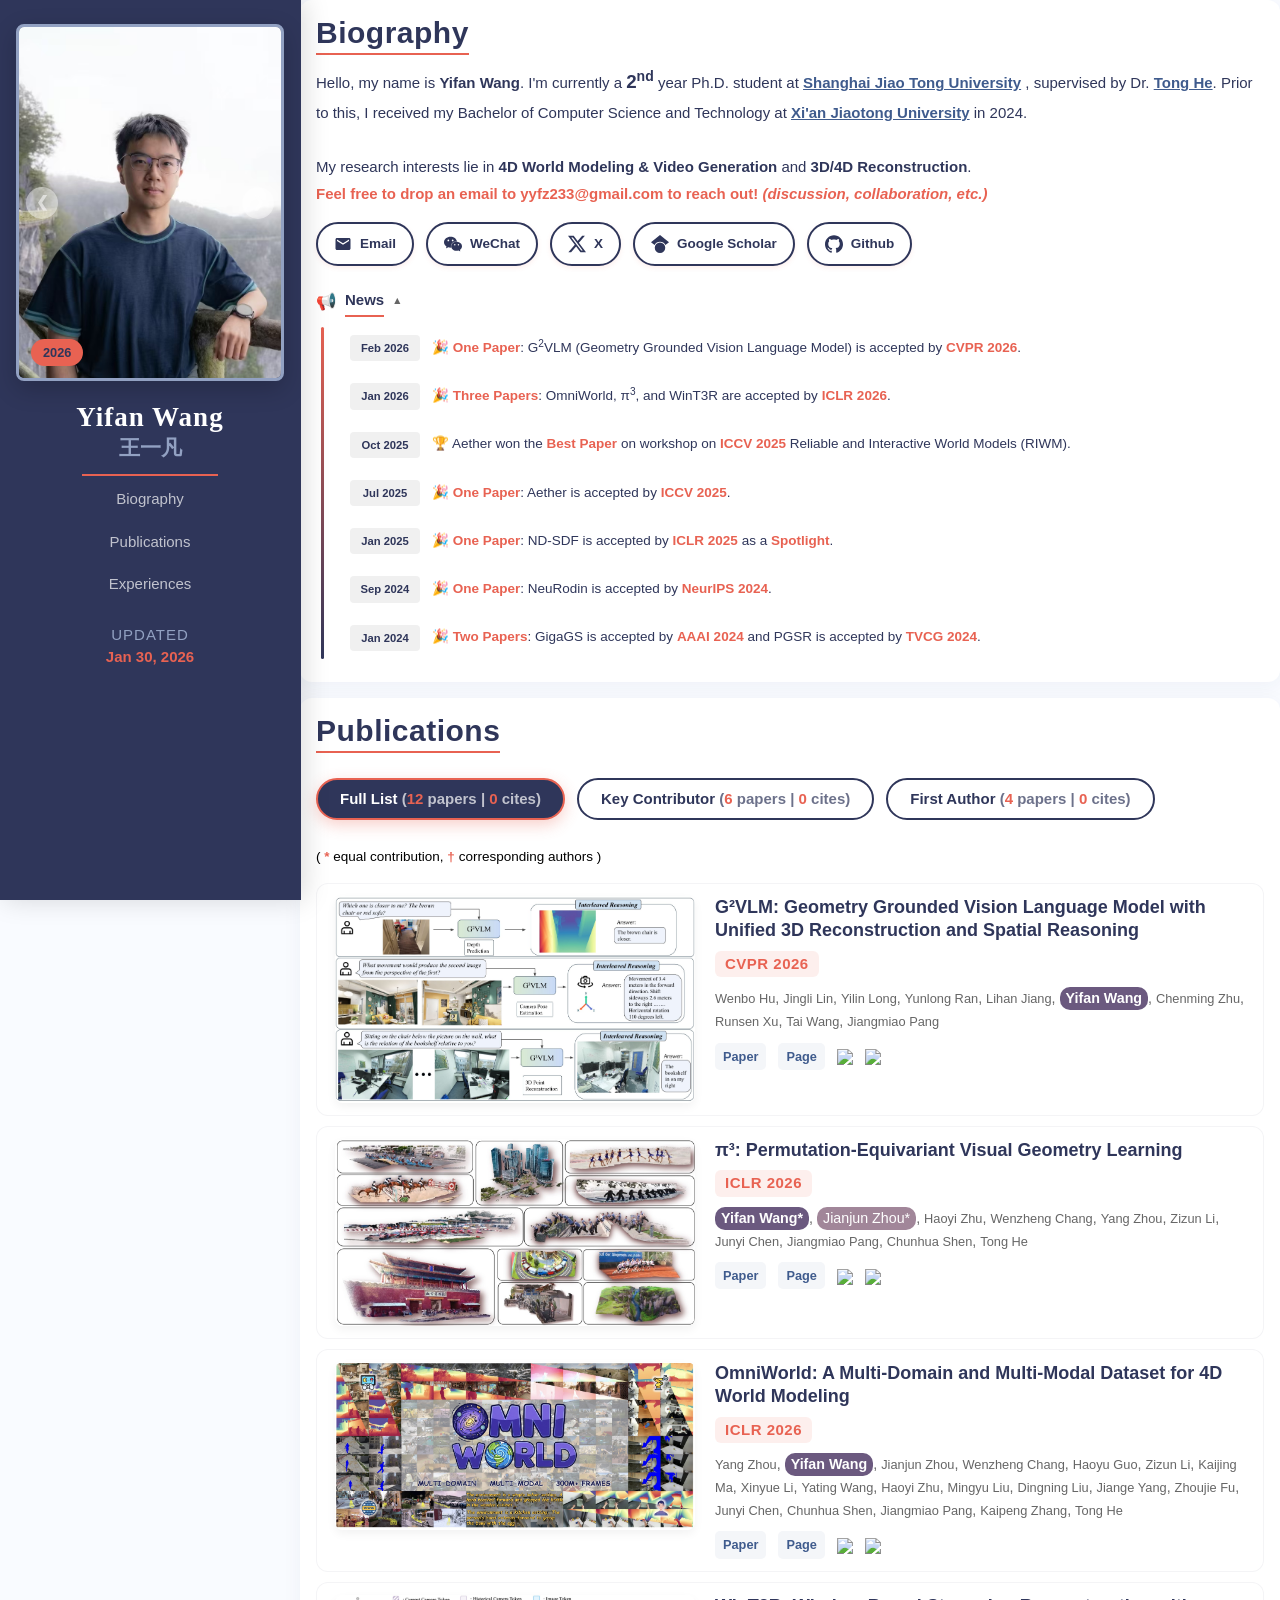
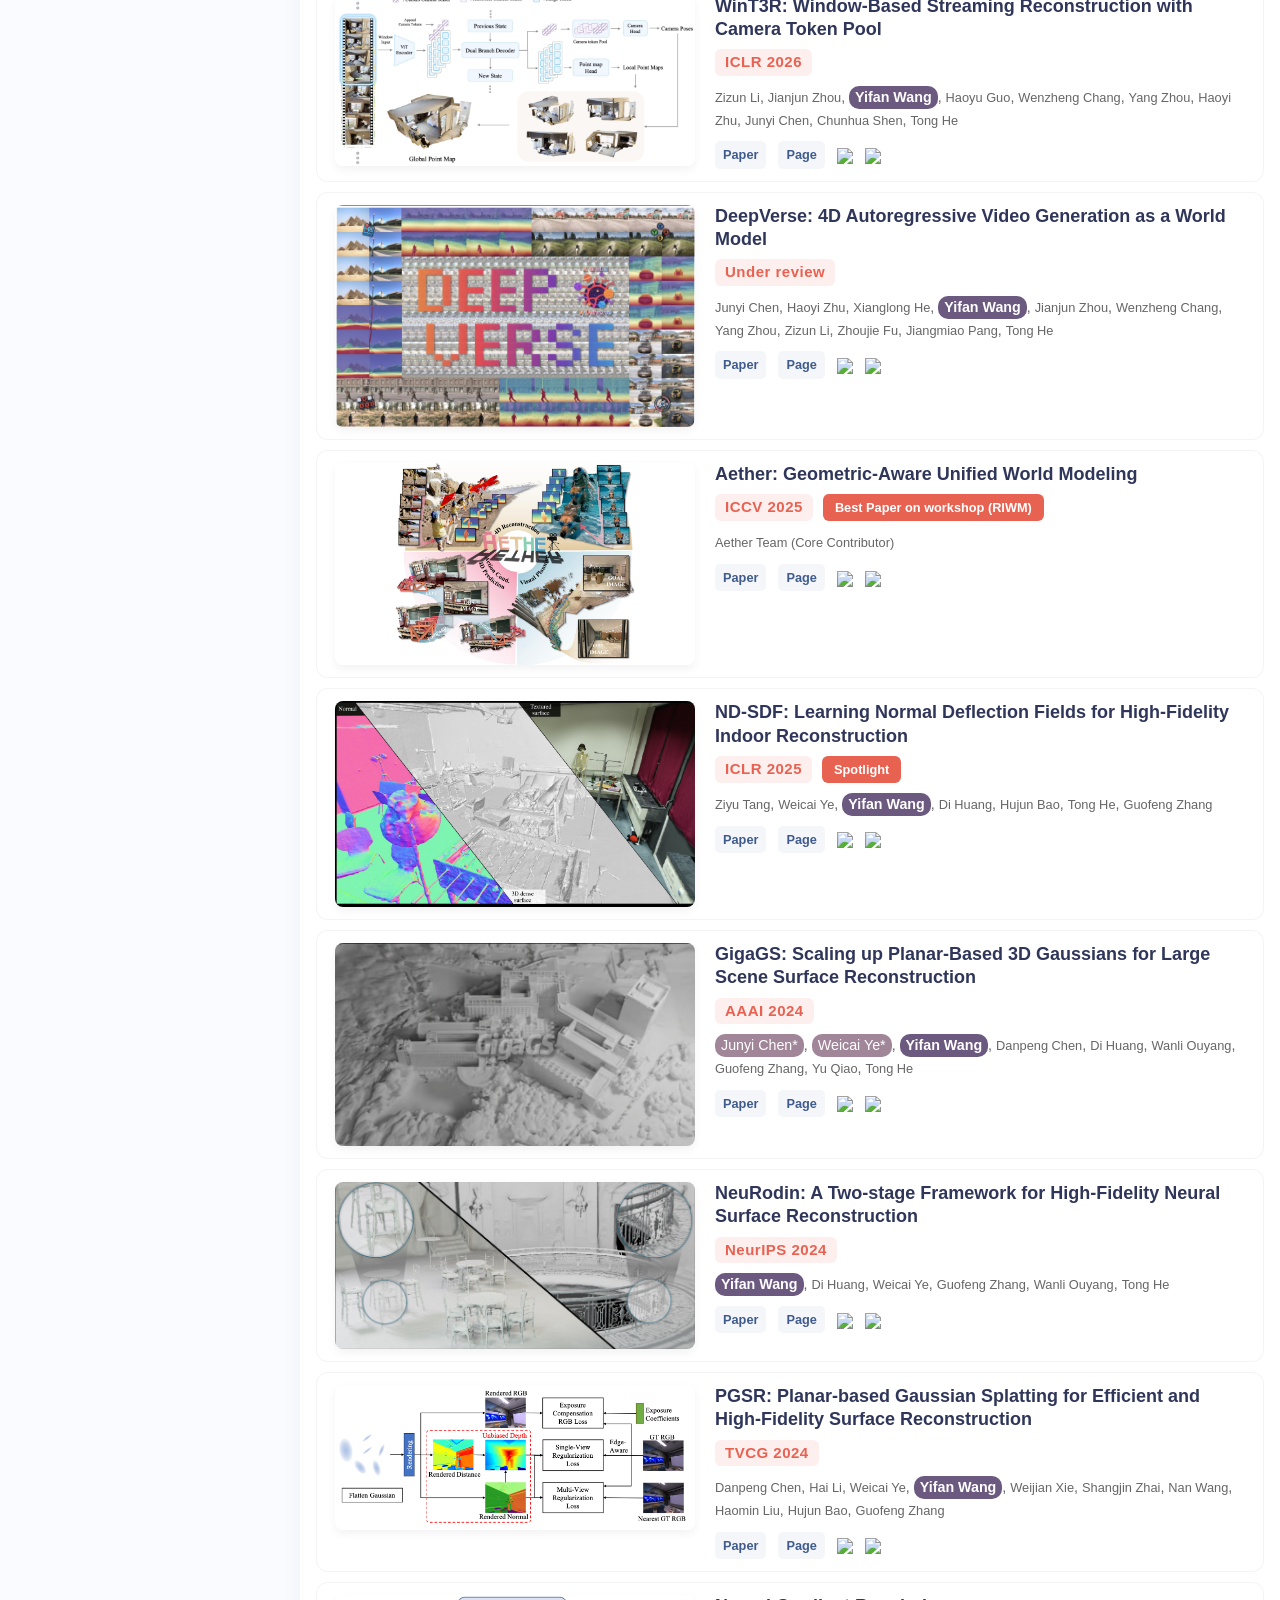
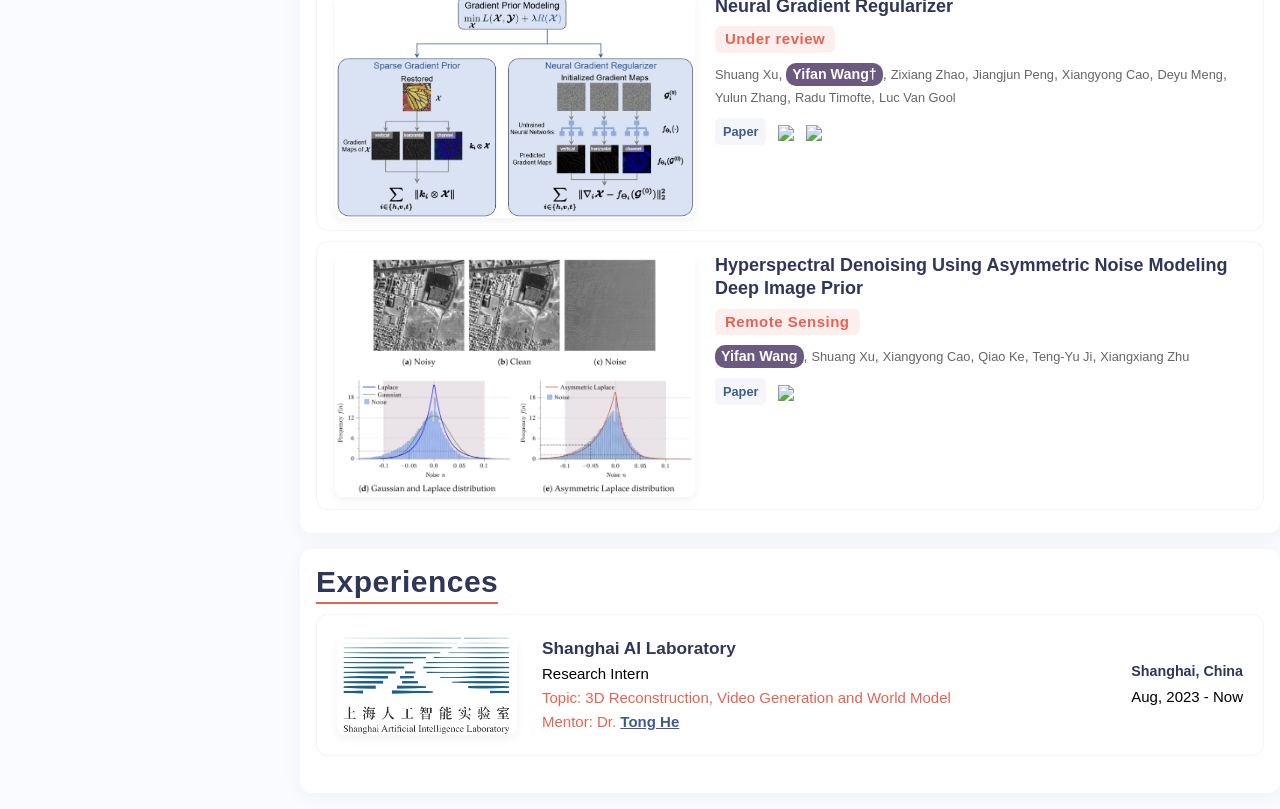
==== index.html @ 8ded3d53 "upload personal page" ====
<!DOCTYPE html>
<html>

<head>
  <title>Yifan Wang</title>
  <meta name="viewport" content="width=device-width, initial-scale=1">
  <meta name="description" content="Yifan Wang - Ph.D. student at Shanghai Jiao Tong University.">
  <meta name="keywords" content="Yifan Wang, SJTU, PhD, Research, 4D World Modeling, 3D Reconstruction">
  <meta property="og:title" content="Yifan Wang | SJTU">
  <meta property="og:description" content="Ph.D. student at Shanghai Jiao Tong University.">
  <meta property="og:image" content="data/others/yifan.jpg">
  <link rel="stylesheet" href="static/w3.css">
  <link rel="stylesheet" href="https://cdnjs.cloudflare.com/ajax/libs/font-awesome/4.7.0/css/font-awesome.min.css">
  <link rel="icon" href="data/logos/Logo.png" type="image/x-icon">
  <script src="data/publications.js"></script>
  <style>
    :root {
      /* Primary Brand Colors */
      --deep-navy: #2F365A;
      --royal-purple: #6B597F;
      --dusty-rose: #A18699;
      --deep-coral: #B26A6E;
      --soft-blue: #92A1C2;
      --steel-blue: #3F5B8D;
      --accent-orange: #E86252;

      /* Link Colors */
      --link-blue: #3F5B8D;
      --highlight-red: #bf0000;

      /* Background Colors */
      --bg-page: #f9fbff;
      --bg-light: #fdfdfd;
      --bg-card: #ffffff;
      --bg-card-hover: #f9fbff;
      --bg-highlight: #d6eef8;
      --bg-author: #f0f0f0;
      --bg-author-cofirst: #A18699;
      --bg-link: #f4f6f9;

      /* Border Colors */
      --border-light: #eeeeee;
      --border-divider: #f0f0f0;

      /* Text Colors */
      --text-muted: #666666;
    }

    body,
    h1,
    h2,
    h3,
    h4,
    h5,
    h6 {
      font-family: 'Inter', -apple-system, sans-serif;
    }

    /* Overall Page Layout Background */
    html {
      background-color: var(--bg-page) !important;
    }

    body {
      background-color: var(--bg-page) !important;
      color: var(--deep-navy);
      margin: 0;
      padding: 0;
    }

    /* Gradient fallback to ensure navy is always behind sidebar */
    body::before {
      content: "";
      position: fixed;
      top: 0;
      left: 0;
      width: 300px;
      height: 100%;
      background-color: var(--deep-navy);
      z-index: -1;
    }

    /* Sidebar Refinement */
    .w3-sidebar {
      background-color: var(--deep-navy) !important;
      color: white !important;
      border: none !important;
      margin: 0 !important;
      width: 300px !important;
      left: 0 !important;
      overflow-x: hidden;
      overflow-y: hidden;
      /* Hide scrollbar - JS will switch to top nav if content overflows */
      /* Solid 1px extension + Shadow to bridge sub-pixel gaps */
      box-shadow: 1px 0 0 var(--deep-navy), 4px 0 25px rgba(0, 0, 0, 0.15) !important;
    }

    .w3-sidebar .chinese-name {
      color: var(--soft-blue) !important;
      font-size: 1.4em;
    }

    .w3-sidebar a {
      color: rgba(255, 255, 255, 0.7) !important;
      border-radius: 0 25px 25px 0;
      margin-right: 20px;
      transition: all 0.3s ease;
      margin-bottom: 4px;
      padding: 8px 24px !important;
      border-left: 4px solid transparent;
      font-weight: 500;
    }

    .w3-sidebar a:hover,
    .w3-sidebar a.active {
      background-color: rgba(255, 255, 255, 0.1) !important;
      color: white !important;
      border-left: 4px solid var(--accent-orange);
      border-right: 4px solid var(--accent-orange);
    }

    .sidebar-name-container {
      padding: 0 20px;
      margin-bottom: 0px;
    }

    .sidebar-name-en {
      font-size: 1.8em;
      font-weight: 900;
      letter-spacing: 1px;
      margin-bottom: 0px;
      color: white;
      font-family: 'Times New Roman', serif;
    }

    .sidebar-name-zh {
      font-size: 1.4em;
      font-weight: 700;
      color: var(--soft-blue);
      margin-top: -5px;
      font-family: 'KaiTi', '楷体', serif;
    }

    /* Divider line after name section (horizontal for sidebar) */
    .sidebar-name-container::after {
      content: "";
      display: block;
      width: 60%;
      height: 2px;
      background-color: var(--accent-orange);
      margin: 0 auto -20px auto;
    }

    /* Reduce gap between divider and nav links in sidebar */
    .w3-sidebar .w3-bar-block {
      margin-top: 0;
      padding-top: 0;
    }

    .w3-sidebar .w3-bar-block a:first-child {
      margin-top: 0;
    }

    /* Cards and Containers */
    .w3-card {
      border-radius: 12px;
      overflow: visible;
      border: none !important;
      box-shadow: 0 4px 20px rgba(47, 54, 90, 0.05) !important;
    }

    /* Avatar 4:3 Rectangle (Height 4, Width 3) */
    .avatar-rect {
      width: 100%;
      aspect-ratio: 3/4;
      object-fit: cover;
      border-radius: 8px;
      border: 3px solid var(--soft-blue);
      box-shadow: 0 8px 24px rgba(0, 0, 0, 0.2);
    }

    /* Avatar Carousel */
    .avatar-carousel {
      position: relative;
      width: 100%;
    }

    .avatar-carousel .carousel-slide {
      display: none;
      position: relative;
    }

    .avatar-carousel .carousel-slide.active {
      display: block;
    }

    .avatar-carousel .year-tag {
      position: absolute;
      bottom: 15px;
      left: 15px;
      background: var(--accent-orange);
      color: var(--deep-navy);
      padding: 4px 12px;
      border-radius: 15px;
      font-size: 0.85em;
      font-weight: 600;
      backdrop-filter: blur(5px);
    }

    .avatar-carousel .carousel-nav {
      position: absolute;
      top: 50%;
      transform: translateY(-50%);
      background: rgba(255, 255, 255, 0.9);
      color: var(--deep-navy);
      border: none;
      width: 32px;
      height: 32px;
      border-radius: 50%;
      cursor: pointer;
      font-size: 1em;
      font-weight: bold;
      display: flex;
      align-items: center;
      justify-content: center;
      transition: all 0.3s ease;
      background: rgba(255, 255, 255, 0.5);
      color: rgba(255, 255, 255, 0.7);
      box-shadow: none;
      opacity: 0.9;
    }

    .carousel-nav:hover {
      background: var(--accent-orange);
      color: var(--deep-navy);
      box-shadow: 0 2px 8px rgba(0, 0, 0, 0.15);
      transform: translateY(-50%) scale(1.1);
      opacity: 1;
    }

    .carousel-nav.prev {
      left: 10px;
    }

    .carousel-nav.next {
      right: 10px;
    }

    /* Bio carousel specific - floated layout */
    .bio-carousel {
      float: right;
      width: 18vw;
      max-width: 260px;
      min-width: 140px;
      margin-right: 5px;
    }

    /* Bio carousel on small screens - keep right aligned, hide nav and tag */
    @media (max-width: 500px) {
      .bio-carousel {
        width: 35%;
        max-width: 150px;
        min-width: 100px;
        margin-right: 0 !important;
      }

      .bio-carousel .carousel-nav {
        display: none !important;
      }

      .bio-carousel .year-tag {
        display: none;
      }
    }

    h2 b {
      color: var(--deep-navy);
      border-bottom: 3px solid var(--accent-orange);
      padding-bottom: 5px;
    }

    /* Modern Publication Styles */
    .filter-container {
      margin: 25px 0;
      display: flex;
      gap: 12px;
      flex-wrap: wrap;
    }

    .filter-btn {
      padding: 8px 22px;
      border: 2px solid var(--deep-navy);
      border-radius: 25px;
      background: transparent;
      cursor: pointer;
      transition: all 0.4s cubic-bezier(0.175, 0.885, 0.32, 1.275);
      font-family: inherit;
      font-weight: 600;
      color: var(--deep-navy);
    }

    .filter-btn:hover {
      background-color: rgba(146, 161, 194, 0.05);
      transform: translateY(-3px);
      box-shadow: 0 5px 15px rgba(232, 98, 82, 0.3);
      border-color: var(--accent-orange);
    }

    .filter-btn.active {
      background-color: var(--deep-navy) !important;
      color: white !important;
      border-color: var(--accent-orange);
      box-shadow: 0 5px 15px rgba(232, 98, 82, 0.3);
      transform: translateY(0);
    }

    .pub-container {
      display: flex;
      flex-direction: column;
      gap: 10px;
      /* Extremly compact */
      margin-top: 15px;
    }

    .pub-card {
      display: flex;
      gap: 20px;
      padding: 12px 18px;
      border-radius: 12px;
      background: var(--bg-light);
      transition: all 0.3s ease;
      border: 1px solid rgba(47, 54, 90, 0.05);
      /* Publication Card Background - Change this to give cards a color */
      background-color: var(--bg-card);
    }

    .pub-card:hover {
      transform: translateX(8px) scale(1.01);
      background: var(--bg-card-hover);
      border-left: 3px solid var(--accent-orange);
      box-shadow: 0 12px 35px rgba(47, 54, 90, 0.15);
    }

    .pub-image {
      flex: 0 0 360px;
      max-width: 360px;
    }

    .pub-image img {
      width: 100%;
      border-radius: 8px;
      box-shadow: 0 4px 10px rgba(0, 0, 0, 0.05);
    }

    .pub-content {
      flex: 1;
      display: flex;
      flex-direction: column;
    }

    .pub-title {
      font-size: 1.2em;
      font-weight: 800;
      margin-bottom: 8px;
      line-height: 1.3;
      color: var(--deep-navy);
    }

    .pub-venue-row {
      display: flex;
      align-items: center;
      gap: 10px;
      margin-bottom: 6px;
      flex-wrap: wrap;
    }

    .pub-venue {
      font-weight: 700;
      color: var(--text-muted);
      font-size: 0.9em;
      letter-spacing: 0.5px;
    }

    .venue-highlight {
      background: rgba(232, 98, 82, 0.1);
      color: var(--accent-orange);
      padding: 2px 10px;
      font-size: 1.0em;
      font-weight: 900;
      border-radius: 6px;
    }

    .pub-achievements {
      /* background: rgba(232, 98, 82, 0.1);
      color: var(--accent-orange); */
      background-color: var(--accent-orange);
      color: white;
      padding: 4px 12px;
      border-radius: 6px;
      font-weight: 700;
      font-size: 0.85em;
      display: inline-block;
    }

    .pub-authors {
      margin-top: 4px;
      margin-bottom: 10px;
      color: var(--text-muted);
      line-height: 1.6;
      font-size: 0.95em;
    }

    /* Author Highlights */
    .author-name {
      display: inline-block;
      padding: 0px 6px;
      border-radius: 10px;
      white-space: nowrap;
      background: var(--bg-author);
      transition: 0.3s;
    }

    .author-me {
      background-color: var(--royal-purple) !important;
      color: white !important;
      font-weight: 600;
    }

    .author-co-first {
      background-color: var(--bg-author-cofirst);
      color: white;
    }

    .author-default {
      font-size: 0.9em;
    }

    .pub-links {
      margin-top: 0px;
      display: flex;
      align-items: center;
      gap: 12px;
      font-size: 0.85em;
      flex-wrap: wrap;
    }

    .pub-links a {
      color: var(--steel-blue);
      text-decoration: none;
      font-weight: 600;
      padding: 4px 8px;
      background: var(--bg-link);
      border-radius: 5px;
      transition: 0.3s;
    }

    .pub-links a:hover {
      background: var(--steel-blue);
      color: white;
    }

    /* Badge links (containing images) - no background */
    .pub-links a:has(img) {
      background: transparent;
      padding: 0;
    }

    .pub-links a:has(img):hover {
      background: transparent;
    }

    /* Publication Cards: Responsive vertical layout on small screens */
    @media (max-width: 768px) {
      .pub-card {
        flex-direction: column;
        align-items: center;
        text-align: center;
      }

      .pub-image {
        flex: none;
        max-width: 100%;
        width: 100%;
        margin-bottom: 15px;
      }

      .pub-image img {
        max-width: 300px;
        margin: 0 auto;
        display: block;
      }

      .pub-content {
        width: 100%;
      }

      .pub-venue-row {
        justify-content: center;
      }

      .pub-authors {
        text-align: center;
      }

      .pub-links {
        justify-content: center;
      }
    }

    /* Experience: Responsive layout on very small screens */
    /* Row 1: Logo centered, Row 2: info (left) + date (right) */
    @media (max-width: 500px) {
      .exp-item {
        display: grid !important;
        grid-template-areas:
          "logo logo"
          "content meta";
        grid-template-columns: 1fr auto;
        grid-template-rows: auto auto;
        gap: 15px 20px;
        align-items: center;
      }

      .exp-logo {
        grid-area: logo;
        justify-self: center;
        max-width: 180px !important;
        margin: 0;
      }

      .exp-logo img {
        max-width: 180px;
      }

      .exp-content {
        grid-area: content;
        text-align: left;
      }

      .exp-title {
        text-align: left;
      }

      .exp-info {
        text-align: left;
      }

      .exp-meta {
        grid-area: meta;
        text-align: right;
        align-self: center;
      }
    }

    /* Transitions */
    .fade-in {
      animation: fadeIn 0.6s cubic-bezier(0.23, 1, 0.32, 1) forwards;
      opacity: 0;
    }

    @keyframes fadeIn {
      from {
        opacity: 0;
        transform: translateY(15px);
      }

      to {
        opacity: 1;
        transform: translateY(0);
      }
    }

    /* General Red overrides */
    span[style*="color: #bf0000"],
    font[color="#bf0000"] {
      color: var(--accent-orange) !important;
    }

    /* Section Header Styling */
    h2 b {
      color: var(--deep-navy);
      border-bottom: 2px solid var(--accent-orange);
      padding-bottom: 4px;
      letter-spacing: 0.5px;
    }

    /* Modern List Styling for Awards & Services */
    .item-list {
      list-style: none;
      padding: 0;
      margin: 0;
    }

    .list-item {
      display: flex;
      justify-content: space-between;
      padding: 8px 0;
      padding: 8px 0;
      border-bottom: 1px solid var(--border-divider);
    }

    .list-item:last-child {
      border-bottom: none;
    }

    .list-item-content {
      flex: 1;
    }

    .list-item-date {
      min-width: 100px;
      text-align: right;
    }

    .highlight-award {
      font-weight: 900;
      color: var(--deep-navy);
    }

    /* Experience Modernization - Card Style like Publications */
    .exp-item {
      display: flex;
      gap: 25px;
      align-items: center;
      padding: 20px;
      margin-bottom: 15px;
      border-radius: 12px;
      background-color: var(--bg-card);
      border: 1px solid rgba(47, 54, 90, 0.05);
      transition: all 0.3s ease;
    }

    .exp-item:hover {
      transform: translateX(5px);
      background: var(--bg-card-hover);
      border-color: var(--border-light);
      border-left: 3px solid var(--accent-orange);
      box-shadow: 0 8px 25px rgba(47, 54, 90, 0.08);
    }

    .exp-item:last-child {
      margin-bottom: 0;
    }

    .exp-logo {
      flex: 0 0 180px;
      max-width: 180px;
      display: flex;
      align-items: center;
      justify-content: center;
    }

    .exp-logo img {
      width: 100%;
      border-radius: 8px;
      box-shadow: 0 4px 10px rgba(0, 0, 0, 0.05);
    }

    .exp-content {
      flex: 1;
    }

    .exp-title {
      font-size: 1.15em;
      font-weight: 900;
      color: var(--deep-navy);
    }

    .exp-info {
      margin-top: 0px;
      line-height: 1.6;
    }

    .exp-meta {
      text-align: right;
      min-width: 150px;
      flex-shrink: 0;
    }

    .exp-location {
      font-weight: 700;
      color: var(--deep-navy);
      font-size: 0.95em;
    }

    .exp-date {
      margin-top: 4px;
    }

    /* Pronunciation Scroll Widget */
    .pronunciation-widget {
      display: inline-flex;
      align-items: center;
      gap: 8px;
      cursor: pointer;
      padding: 6px 16px;
      background: var(--steel-blue);
      color: white;
      border-radius: 20px;
      font-size: 0.85em;
      transition: all 0.3s ease;
      box-shadow: 0 4px 12px rgba(107, 89, 127, 0.2);
    }

    .pronunciation-widget:hover {
      transform: scale(1.05);
      background: var(--deep-navy);
    }

    .pronunciation-panel {
      max-height: 0;
      overflow: hidden;
      transition: all 0.4s cubic-bezier(0.4, 0, 0.2, 1);
      background: var(--bg-card);
      border-radius: 8px;
    }

    .pronunciation-panel.show {
      max-height: 200px;
      margin-top: 10px;
      margin-bottom: 20px;
      padding: 15px;
      border: 1px solid rgba(47, 54, 90, 0.05);
      border-left: 4px solid var(--soft-blue);
    }

    /* Removed static modal styles as we moved to inline accordion */

    /* RESPONSIVE LAYOUT TRANSFORMATION */
    /* This is now triggered by JavaScript when sidebar content doesn't fit vertically */
    /* OR by media query when width is somewhat narrow (768px - 992px) */
    /* The .use-top-nav class is added by JS when sidebar overflows - styles defined below */

    @media (max-width: 992px) and (min-width: 768px) {

      /* CRITICAL: Override w3.css that hides .w3-sidebar.w3-collapse at max-width:992px */
      .w3-sidebar.w3-collapse {
        display: flex !important;
      }

      body::before {
        display: none;
      }

      /* 1. Top Navigation Container - sticky for scroll */
      nav.w3-sidebar {
        width: 100% !important;
        height: auto !important;
        position: sticky !important;
        top: 0 !important;
        z-index: 100 !important;
        display: flex !important;
        flex-direction: row !important;
        flex-wrap: nowrap !important;
        /* CRITICAL: Prevent wrapping */
        align-items: center !important;
        justify-content: space-between !important;
        padding: 5px 20px !important;
        background-color: var(--deep-navy) !important;
        box-shadow: 0 4px 15px rgba(0, 0, 0, 0.1) !important;
        overflow: visible !important;
      }

      /* 2. Main Content Reset */
      .w3-main {
        margin-left: 0 !important;
        padding-top: 10px;
        max-width: 100% !important;
        width: 100% !important;
        padding-left: 15px !important;
        padding-right: 15px !important;
        box-sizing: border-box !important;
      }

      /* Ensure cards don't clip content */
      .w3-card {
        overflow: visible !important;
      }

      /* Prevent image from being cut off */
      .bio-carousel {
        margin-right: 10px !important;
        overflow: visible !important;
      }

      /* 3. Sidebar Avatar Carousel: Hidden entirely (including nav buttons and year tags) */
      nav.w3-sidebar .avatar-carousel {
        display: none !important;
      }

      /* CRITICAL: The outer container that wraps avatar + name must be inline flex */
      nav.w3-sidebar>.w3-container.w3-padding-24 {
        display: flex !important;
        flex-direction: row !important;
        align-items: center !important;
        padding: 0 !important;
        margin: 0 !important;
        width: auto !important;
        flex-shrink: 0 !important;
      }

      /* 4. Name Container: Horizontal Row */
      nav.w3-sidebar .sidebar-name-container {
        padding: 0 !important;
        margin: 0 !important;
        display: flex !important;
        flex-direction: row !important;
        align-items: center !important;
        gap: 10px !important;
        text-align: left !important;
        width: auto !important;
        flex-shrink: 0 !important;
      }

      nav.w3-sidebar .sidebar-name-en {
        font-size: 1.2em !important;
        line-height: 1;
        margin: 0 !important;
        color: white !important;
        white-space: nowrap !important;
      }

      nav.w3-sidebar .sidebar-name-zh {
        font-size: 1em !important;
        margin: 0 !important;
        color: var(--soft-blue) !important;
        white-space: nowrap !important;
      }

      /* Divider: Change to vertical line in horizontal nav */
      nav.w3-sidebar .sidebar-name-container::after {
        content: "" !important;
        display: block !important;
        width: 2px !important;
        height: 30px !important;
        background-color: var(--accent-orange) !important;
        margin: 0 15px !important;
        flex-shrink: 0 !important;
      }

      /* 5. Navigation Links: Horizontal Row */
      nav.w3-sidebar .w3-bar-block {
        display: flex !important;
        flex-direction: row !important;
        align-items: center !important;
        width: auto !important;
        margin: 0 !important;
        background: transparent !important;
        flex-shrink: 0 !important;
      }

      /* CRITICAL: Handle the <b> wrapper for links */
      nav.w3-sidebar .w3-bar-block b {
        display: flex !important;
        flex-direction: row !important;
        align-items: center !important;
        gap: 10px !important;
      }

      nav.w3-sidebar .w3-bar-item {
        width: auto !important;
        padding: 8px 10px !important;
        margin: 0 !important;
        border: none !important;
        border-bottom: 3px solid transparent !important;
        font-size: 0.9em !important;
        white-space: nowrap !important;
        display: inline-block !important;
      }

      nav.w3-sidebar a:hover,
      nav.w3-sidebar a.active {
        border-left: none !important;
        border-bottom: 3px solid var(--accent-orange) !important;
        background: rgba(255, 255, 255, 0.1) !important;
      }

      /* 6. Last Updated: Show inline on right side */
      nav.w3-sidebar .w3-container.w3-padding-16 {
        display: flex !important;
        flex-direction: row !important;
        align-items: center !important;
        gap: 6px !important;
        padding: 0 !important;
        margin-left: auto !important;
        flex-shrink: 0 !important;
      }

      nav.w3-sidebar .w3-container.w3-padding-16>div:first-child {
        font-size: 0.7em !important;
        color: rgba(255, 255, 255, 0.5) !important;
        white-space: nowrap !important;
      }

      nav.w3-sidebar .w3-container.w3-padding-16>div:last-child {
        font-size: 0.8em !important;
        white-space: nowrap !important;
      }

      /* 7. Force Show Bio Avatar */
      .w3-hide-large {
        display: block !important;
      }

      /* Bio Avatar: Use 4:3 rectangle, always 1/5 of page width */
      .bio-avatar {
        width: 18vw !important;
        max-width: 260px !important;
        min-width: 100px !important;
        aspect-ratio: 3/4 !important;
        object-fit: cover !important;
        border-radius: 8px !important;
        border: 3px solid var(--soft-blue) !important;
        box-shadow: 0 8px 24px rgba(0, 0, 0, 0.2) !important;
      }

      /* Ensure the biography section doesn't clip the avatar */
      #biography {
        overflow: visible !important;
      }
    }

    /* VERY SMALL SCREENS: Hide Nav entirely when it can't fit in one line */
    @media (max-width: 767px) {
      nav.w3-sidebar {
        display: none !important;
      }

      body::before {
        display: none;
      }

      .w3-main {
        margin-left: 0 !important;
      }

      .w3-hide-large {
        display: block !important;
      }

      /* Bio Avatar: Same 4:3 rectangle, 1/5 of page width */
      .bio-avatar {
        width: 20vw !important;
        max-width: 360px !important;
        min-width: 80px !important;
        aspect-ratio: 3/4 !important;
        object-fit: cover !important;
        border-radius: 8px !important;
        border: 3px solid var(--soft-blue) !important;
        box-shadow: 0 8px 24px rgba(0, 0, 0, 0.2) !important;
      }
    }

    /* JAVASCRIPT-TRIGGERED TOP NAVIGATION */
    /* When sidebar content doesn't fit vertically, JS adds .use-top-nav to body */
    /* This duplicates the media query styles but is triggered by content overflow instead of viewport size */
    /* Override body::before navy background when JS triggers top-nav mode */
    body.use-top-nav::before {
      display: none;
    }

    body.use-top-nav .w3-sidebar.w3-collapse {
      display: flex !important;
    }

    body.use-top-nav nav.w3-sidebar {
      width: 100% !important;
      height: auto !important;
      position: sticky !important;
      top: 0 !important;
      z-index: 100 !important;
      display: flex !important;
      flex-direction: row !important;
      flex-wrap: nowrap !important;
      align-items: center !important;
      justify-content: space-between !important;
      padding: 5px 20px !important;
      background-color: var(--deep-navy) !important;
      box-shadow: 0 4px 15px rgba(0, 0, 0, 0.1) !important;
      overflow: visible !important;
    }

    body.use-top-nav .w3-main {
      margin-left: 0 !important;
      padding-top: 10px;
      max-width: 100% !important;
      width: 100% !important;
      padding-left: 15px !important;
      padding-right: 15px !important;
      box-sizing: border-box !important;
    }

    body.use-top-nav .w3-card {
      overflow: visible !important;
    }

    body.use-top-nav .bio-carousel {
      margin-right: 10px !important;
      overflow: visible !important;
    }

    body.use-top-nav nav.w3-sidebar .avatar-carousel {
      display: none !important;
    }

    body.use-top-nav nav.w3-sidebar>.w3-container.w3-padding-24 {
      display: flex !important;
      flex-direction: row !important;
      align-items: center !important;
      padding: 0 !important;
      margin: 0 !important;
      width: auto !important;
      flex-shrink: 0 !important;
    }

    body.use-top-nav nav.w3-sidebar .sidebar-name-container {
      padding: 0 !important;
      margin: 0 !important;
      display: flex !important;
      flex-direction: row !important;
      align-items: center !important;
      gap: 10px !important;
      text-align: left !important;
      width: auto !important;
      flex-shrink: 0 !important;
    }

    body.use-top-nav nav.w3-sidebar .sidebar-name-en {
      font-size: 1.2em !important;
      line-height: 1;
      margin: 0 !important;
      color: white !important;
      white-space: nowrap !important;
    }

    body.use-top-nav nav.w3-sidebar .sidebar-name-zh {
      font-size: 1em !important;
      margin: 0 !important;
      color: var(--soft-blue) !important;
      white-space: nowrap !important;
    }

    body.use-top-nav nav.w3-sidebar .sidebar-name-container::after {
      content: "" !important;
      display: block !important;
      width: 2px !important;
      height: 30px !important;
      background-color: var(--accent-orange) !important;
      margin: 0 15px !important;
      flex-shrink: 0 !important;
    }

    body.use-top-nav nav.w3-sidebar .w3-bar-block {
      display: flex !important;
      flex-direction: row !important;
      align-items: center !important;
      width: auto !important;
      margin: 0 !important;
      background: transparent !important;
      flex-shrink: 0 !important;
    }

    body.use-top-nav nav.w3-sidebar .w3-bar-block b {
      display: flex !important;
      flex-direction: row !important;
      align-items: center !important;
      gap: 10px !important;
    }

    body.use-top-nav nav.w3-sidebar .w3-bar-item {
      width: auto !important;
      padding: 8px 10px !important;
      margin: 0 !important;
      border: none !important;
      border-bottom: 3px solid transparent !important;
      font-size: 0.9em !important;
      white-space: nowrap !important;
      display: inline-block !important;
    }

    body.use-top-nav nav.w3-sidebar a:hover,
    body.use-top-nav nav.w3-sidebar a.active {
      border-left: none !important;
      border-bottom: 3px solid var(--accent-orange) !important;
      background: rgba(255, 255, 255, 0.1) !important;
    }

    body.use-top-nav nav.w3-sidebar .w3-container.w3-padding-16 {
      display: flex !important;
      flex-direction: row !important;
      align-items: center !important;
      gap: 6px !important;
      padding: 0 !important;
      margin-left: auto !important;
      flex-shrink: 0 !important;
    }

    body.use-top-nav nav.w3-sidebar .w3-container.w3-padding-16>div:first-child {
      font-size: 0.7em !important;
      color: rgba(255, 255, 255, 0.5) !important;
      white-space: nowrap !important;
    }

    body.use-top-nav nav.w3-sidebar .w3-container.w3-padding-16>div:last-child {
      font-size: 0.8em !important;
      white-space: nowrap !important;
    }

    body.use-top-nav .w3-hide-large {
      display: block !important;
    }

    body.use-top-nav .bio-avatar {
      width: 18vw !important;
      max-width: 260px !important;
      min-width: 100px !important;
      aspect-ratio: 3/4 !important;
      object-fit: cover !important;
      border-radius: 8px !important;
      border: 3px solid var(--soft-blue) !important;
      box-shadow: 0 8px 24px rgba(0, 0, 0, 0.2) !important;
    }

    body.use-top-nav #biography {
      overflow: visible !important;
    }

    /* Social Links Styling */
    .social-links-container {
      display: flex;
      flex-wrap: wrap;
      gap: 12px;
      margin-top: 15px;
    }

    .social-btn {
      display: inline-flex;
      align-items: center;
      gap: 8px;
      padding: 8px 16px;
      background-color: white;
      color: var(--deep-navy) !important;
      border-radius: 30px;
      text-decoration: none !important;
      font-weight: 700;
      font-size: 0.9em;
      transition: all 0.3s cubic-bezier(0.25, 0.8, 0.25, 1);
      border: 2px solid var(--deep-navy);
      box-shadow: 0 2px 5px rgba(232, 98, 82, 0.1);
    }

    .social-btn:hover {
      background-color: var(--deep-navy) !important;
      color: white !important;
      transform: translateY(-3px);
      box-shadow: 0 5px 15px rgba(232, 98, 82, 0.3);
      border-color: var(--accent-orange);
    }

    .social-icon {
      width: 18px;
      height: 18px;
      fill: currentColor;
      transition: transform 0.3s ease;
    }

    .social-btn:hover .social-icon {
      transform: scale(1.1);
    }

    /* Modal Styles */
    .modal {
      display: none;
      position: fixed;
      z-index: 1000;
      left: 0;
      top: 0;
      width: 100%;
      height: 100%;
      background-color: rgba(0, 0, 0, 0.6);
      backdrop-filter: blur(5px);
      align-items: center;
      justify-content: center;
      animation: fadeIn 0.3s ease;
    }

    .modal-content {
      background-color: var(--bg-card);
      padding: 20px;
      border-radius: 16px;
      position: relative;
      max-width: 90%;
      width: auto;
      box-shadow: 0 10px 40px rgba(0, 0, 0, 0.3);
      animation: zoomIn 0.3s cubic-bezier(0.175, 0.885, 0.32, 1.275);
    }

    @keyframes zoomIn {
      from {
        transform: scale(0.8);
        opacity: 0;
      }

      to {
        transform: scale(1);
        opacity: 1;
      }
    }

    .close-btn {
      position: absolute;
      top: 10px;
      right: 15px;
      color: var(--text-muted);
      font-size: 28px;
      font-weight: bold;
      cursor: pointer;
      line-height: 1;
      transition: color 0.2s;
    }

    .close-btn:hover {
      color: var(--accent-orange);
    }

    /* News Module Styles - Compact Inline Design */
    .news-section {
      margin-top: 20px;
      clear: both;
    }

    .news-header {
      display: inline-flex;
      align-items: center;
      gap: 8px;
      cursor: pointer;
      margin-bottom: 10px;
      color: var(--deep-navy);
      transition: all 0.2s ease;
    }

    .news-header:hover {
      color: var(--accent-orange);
    }

    .news-header-icon {
      font-size: 1.1em;
    }

    .news-header-title {
      font-weight: 800;
      font-size: 1em;
      border-bottom: 2px solid var(--accent-orange);
      padding-bottom: 2px;
    }

    .news-header-toggle {
      font-size: 0.7em;
      color: var(--text-muted);
      transition: transform 0.3s ease;
    }

    .news-header.expanded .news-header-toggle {
      transform: rotate(180deg);
    }

    .news-content {
      max-height: 0;
      overflow: hidden;
      transition: max-height 0.35s ease-in-out;
    }

    .news-content.show {
      max-height: 500px;
    }

    .news-list {
      display: flex;
      flex-direction: column;
      gap: 6px;
      position: relative;
      padding-left: 15px;
      margin-left: 5px;
    }

    .news-list::before {
      content: "";
      position: absolute;
      left: 0;
      top: 0;
      bottom: 0;
      width: 3px;
      background: linear-gradient(to bottom, var(--accent-orange), var(--deep-navy));
      border-radius: 2px;
    }

    .news-item {
      display: flex;
      gap: 12px;
      align-items: center;
      padding: 8px 12px;
      border-radius: 6px;
      transition: all 0.2s ease;
      border-left: 2px solid transparent;
    }

    .news-item:hover {
      background: rgba(146, 161, 194, 0.08);
      border-left-color: var(--accent-orange);
    }

    .news-date {
      flex-shrink: 0;
      background: var(--bg-author);
      color: var(--deep-navy);
      padding: 3px 10px;
      border-radius: 4px;
      font-size: 0.75em;
      font-weight: 600;
      min-width: 70px;
      text-align: center;
    }

    .news-text {
      flex: 1;
      color: var(--deep-navy);
      line-height: 1.4;
      font-size: 0.9em;
    }

    .news-text b {
      color: var(--accent-orange);
    }

    .news-text a {
      color: var(--steel-blue);
      font-weight: 600;
      font-style: italic;
      text-decoration: underline;
    }

    .news-text a:hover {
      color: var(--accent-orange);
    }
  </style>
</head>

<body>

  <!-- Sidebar/menu -->
  <nav class="w3-sidebar w3-collapse w3-animate-left w3-center" style="z-index:3;width:300px;" id="mySidebar">
    <div class="w3-container w3-padding-24 w3-center">
      <div class="avatar-carousel w3-margin-bottom">
        <div class="carousel-slide active">
          <img src="data/others/yifan.jpg" class="avatar-rect">
          <span class="year-tag">2026</span>
        </div>
        <button class="carousel-nav prev" onclick="changeAvatar(-1)">❮</button>
        <button class="carousel-nav next" onclick="changeAvatar(1)">❯</button>
      </div>
      <div class="sidebar-name-container">
        <h3 class="sidebar-name-en">Yifan Wang</h3>
        <h3 class="sidebar-name-zh">王一凡</h3>
      </div>
    </div>
    <div class="w3-bar-block w3-center"><b>
        <a href="#biography" class="w3-bar-item w3-button">Biography</a>
        <a href="#publications" class="w3-bar-item w3-button">Publications</a>
        <a href="#experiences" class="w3-bar-item w3-button">Experiences</a>
      </b>
    </div>
    <div class="w3-container w3-padding-16">
      <div style="color: var(--soft-blue); text-transform: uppercase; letter-spacing: 1px;">
        Updated
      </div>
      <div style="color: var(--accent-orange); font-weight: 700;">
        Jan 30, 2026
      </div>
    </div>
  </nav>


  <!-- !PAGE CONTENT! -->
  <style>
    /* Default spacing for large screens */
    .w3-main {
      margin-left: 300px;
    }
  </style>
  <div class="w3-main">


    <div class="w3-container w3-card w3-white w3-margin-bottom" id="biography">
      <div class="avatar-carousel bio-carousel w3-right w3-margin w3-hide-large">
        <div class="carousel-slide">
          <img src="data/others/yifan.jpg" class="bio-avatar">
          <span class="year-tag">2026</span>
        </div>
        <button class="carousel-nav prev" onclick="changeAvatar(-1)">❮</button>
        <button class="carousel-nav next" onclick="changeAvatar(1)">❯</button>
      </div>
      <h2><b>Biography</b></h2>
      <div style="line-height: 1.8; color: var(--deep-navy);">
        Hello, my name is <b>Yifan Wang</b>. I'm currently a <span style="font-size: 1.25em"><b>2<sup>nd</sup></b></span> year Ph.D. student at <a style="color: var(--link-blue)" href="https://en.sjtu.edu.cn/"><b>Shanghai Jiao Tong University</b></a> , supervised by Dr.  <a style="color: var(--link-blue)" href="https://tonghe90.github.io/"><b>Tong He</b></a>. Prior to this, I received my Bachelor of Computer Science and Technology  at <a style="color: var(--link-blue)" href="http://en.xjtu.edu.cn/"><b>Xi'an Jiaotong University</b></a>  in 2024.
        <br>
        <br>My research interests lie in
        <b>4D World Modeling & Video Generation</b> and
        <b>3D/4D Reconstruction</b>. 
        <br><span style="font-size: 1em; color: var(--accent-orange)"><b>Feel free to drop an email to yyfz233@gmail.com  to reach out!
            <i>(discussion, collaboration, etc.)</i></b></span>

        <div class="social-links-container">
          <!-- Email -->
          <a class="social-btn" href="mailto:yyfz233@gmail.com">
            <svg viewBox="0 0 24 24" class="social-icon">
              <path fill="currentColor"
                d="M20 4H4c-1.1 0-1.99.9-1.99 2L2 18c0 1.1.9 2 2 2h16c1.1 0 2-.9 2-2V6c0-1.1-.9-2-2-2zm0 4l-8 5-8-5V6l8 5 8-5v2z" />
            </svg>
            <span>Email</span>
          </a>

          <!-- WeChat -->
          <button class="social-btn" onclick="openWeChatModal()" style="cursor: pointer;">
            <svg viewBox="0 0 24 24" class="social-icon">
              <path fill="currentColor"
                d="M8.691 2.188C3.891 2.188 0 5.476 0 9.53c0 2.212 1.17 4.203 3.002 5.55a.59.59 0 0 1 .213.665l-.39 1.48c-.019.07-.048.141-.048.213 0 .163.13.295.29.295a.326.326 0 0 0 .167-.054l1.903-1.114a.864.864 0 0 1 .717-.098 10.16 10.16 0 0 0 2.837.403c.276 0 .543-.027.811-.05-.857-2.578.157-4.972 1.932-6.446 1.703-1.415 3.882-1.98 5.853-1.838-.576-3.583-4.196-6.348-8.596-6.348zM5.785 5.991c.642 0 1.162.529 1.162 1.18a1.17 1.17 0 0 1-1.162 1.178A1.17 1.17 0 0 1 4.623 7.17c0-.651.52-1.18 1.162-1.18zm5.813 0c.642 0 1.162.529 1.162 1.18a1.17 1.17 0 0 1-1.162 1.178 1.17 1.17 0 0 1-1.162-1.178c0-.651.52-1.18 1.162-1.18zm5.34 2.867c-1.797-.052-3.746.512-5.28 1.786-1.72 1.428-2.687 3.72-1.78 6.22.942 2.453 3.666 4.229 6.884 4.229.826 0 1.622-.12 2.361-.336a.722.722 0 0 1 .598.082l1.584.926a.272.272 0 0 0 .14.047c.134 0 .24-.111.24-.247 0-.06-.023-.12-.038-.177l-.327-1.233a.582.582 0 0 1-.023-.156.49.49 0 0 1 .201-.398C23.024 18.48 24 16.82 24 14.98c0-3.21-2.931-5.837-6.656-6.088V8.89c-.135-.01-.27-.027-.407-.03zm-2.53 3.274c.535 0 .969.44.969.982a.976.976 0 0 1-.969.983.976.976 0 0 1-.969-.983c0-.542.434-.982.97-.982zm4.844 0c.535 0 .969.44.969.982a.976.976 0 0 1-.969.983.976.976 0 0 1-.969-.983c0-.542.434-.982.969-.982z" />
            </svg>
            <span>WeChat</span>
          </button>

          <!-- LinkedIn -->
          <!-- <a class="social-btn" href="https://www.linkedin.com/" target="_blank">
            <svg viewBox="0 0 24 24" class="social-icon">
              <path fill="currentColor"
                d="M20.447 20.452h-3.554v-5.569c0-1.328-.027-3.037-1.852-3.037-1.853 0-2.136 1.445-2.136 2.939v5.667H9.351V9H12.909v1.632h.05c.495-.939 1.706-1.929 3.515-1.929 3.76 0 4.455 2.475 4.455 5.694v6.055zM5.337 7.433c-1.144 0-2.063-.926-2.063-2.065 0-1.138.92-2.063 2.063-2.063 1.14 0 2.064.925 2.064 2.063 0 1.139-.925 2.065-2.064 2.065zm1.782 13.019H3.555V9h3.564v11.452zM22.225 0H1.771C.792 0 0 .774 0 1.729v20.542C0 23.227.792 24 1.771 24h20.451C23.2 24 24 23.227 24 22.271V1.729C24 .774 23.2 0 22.222 0h.003z" />
            </svg>
            <span>Linkedin</span>
          </a> -->

          <!-- X / Twitter -->
          <a class="social-btn" href="https://x.com/yyfz321021" target="_blank">
            <svg viewBox="0 0 24 24" class="social-icon">
              <path fill="currentColor"
                d="M18.901 1.153h3.68l-8.04 9.19L24 22.846h-7.406l-5.8-7.584-6.638 7.584H.474l8.6-9.83L0 1.154h7.594l5.243 6.932ZM17.61 20.644h2.039L6.486 3.24H4.298Z" />
            </svg>
            <span>X</span>
          </a>

          <!-- Google Scholar -->
          <a class="social-btn"
            href="https://scholar.google.com/citations?user=Ll046DsAAAAJ&hl=en"
            target="_blank">
            <svg viewBox="0 0 24 24" class="social-icon">
              <path fill="currentColor"
                d="M12 24a7 7 0 1 1 0-14 7 7 0 0 1 0 14zm0-24L0 9.5l4.838 3.94A8 8 0 0 1 12 9a8 8 0 0 1 7.162 4.44L24 9.5z" />
            </svg>
            <span>Google Scholar</span>
          </a>

          <!-- Github -->
          <a class="social-btn" href="https://github.com/yyfz" target="_blank">
            <svg viewBox="0 0 24 24" class="social-icon">
              <path fill="currentColor"
                d="M12 .297c-6.63 0-12 5.373-12 12 0 5.303 3.438 9.8 8.205 11.385.6.113.82-.258.82-.577 0-.285-.01-1.04-.015-2.04-3.338.724-4.042-1.61-4.042-1.61C4.422 18.07 3.633 17.7 3.633 17.7c-1.087-.744.084-.729.084-.729 1.205.084 1.838 1.236 1.838 1.236 1.07 1.835 2.809 1.305 3.495.998.108-.776.419-1.305.763-1.605-2.665-.3-5.466-1.332-5.466-5.93 0-1.31.465-2.38 1.235-3.22-.135-.303-.54-1.523.105-3.176 0 0 1.005-.322 3.3 1.23.96-.267 1.98-.399 3-.405 1.02.006 2.04.138 3 .405 2.28-1.552 3.285-1.23 3.285-1.23.645 1.653.24 2.873.12 3.176.765.84 1.23 1.91 1.23 3.22 0 4.61-2.805 5.625-5.475 5.92.42.36.81 1.096.81 2.22 0 1.606-.015 2.896-.015 3.286 0 .315.21.69.825.57C20.565 22.092 24 17.592 24 12.297c0-6.627-5.373-12-12-12" />
            </svg>
            <span>Github</span>
          </a>

        </div>

        <div class="news-section">
          <div class="news-header expanded" onclick="toggleNews()">
            <span class="news-header-icon">📢</span>
            <span class="news-header-title">News</span>
            <span class="news-header-toggle">▼</span>
          </div>
          <div id="news-content" class="news-content show">
            <div class="news-list">
              <div class="news-item">
                <span class="news-date">Feb 2026</span>
                <span class="news-text">🎉 <b>One Paper</b>: G<sup>2</sup>VLM (Geometry Grounded Vision Language Model) is accepted by <b>CVPR 2026</b>.</span>
              </div>
              <div class="news-item">
                <span class="news-date">Jan 2026</span>
                <span class="news-text">🎉 <b>Three Papers</b>: OmniWorld, π<sup>3</sup>, and WinT3R are accepted by <b>ICLR 2026</b>.</span>
              </div>
              <div class="news-item">
                <span class="news-date">Oct 2025</span>
                <span class="news-text">🏆 Aether won the <b>Best Paper</b> on workshop on <b>ICCV 2025</b> Reliable and Interactive World Models (RIWM).</span>
              </div>
              <div class="news-item">
                <span class="news-date">Jul 2025</span>
                <span class="news-text">🎉 <b>One Paper</b>: Aether is accepted by <b>ICCV 2025</b>.</span>
              </div>
              <div class="news-item">
                <span class="news-date">Jan 2025</span>
                <span class="news-text">🎉 <b>One Paper</b>: ND-SDF is accepted by <b>ICLR 2025</b> as a <b>Spotlight</b>.</span>
              </div>
              <div class="news-item">
                <span class="news-date">Sep 2024</span>
                <span class="news-text">🎉 <b>One Paper</b>: NeuRodin is accepted by <b>NeurIPS 2024</b>.</span>
              </div>
              <div class="news-item">
                <span class="news-date">Jan 2024</span>
                <span class="news-text">🎉 <b>Two Papers</b>: GigaGS is accepted by <b>AAAI 2024</b> and PGSR is accepted by <b>TVCG 2024</b>.</span>
              </div>
            </div>
          </div>
        </div>

      </div>
      <br>
    </div>


    <div class="w3-container w3-card w3-white w3-margin-bottom" id="publications">
      <h2><b>Publications</b></h2>

      <div class="filter-container">
        <button id="filter-all" class="filter-btn active" onclick="filterPubs('all', this)">Full List</button>
        <button id="filter-key" class="filter-btn" onclick="filterPubs('key', this)">Key Contributor</button>
        <button id="filter-first" class="filter-btn" onclick="filterPubs('first', this)">First Author</button>
      </div>

      <span style="font-size: 0.9em">( <span style="color: #bf0000"><b>*</b></span> equal contribution, <span
          style="color: #bf0000"><b>&dagger;</b></span> corresponding authors )</span>

      <div id="pub-list" class="pub-container">
        <!-- Publications will be rendered here by JavaScript -->
      </div>
      <br>
    </div>


    <div class="w3-container w3-card w3-white w3-margin-bottom" id="experiences">
      <h2><b>Experiences</b></h2>
      <div class="exp-item">
        <div class="exp-logo"><img src="data/logos/SHAILab.png"></div>
        <div class="exp-content">
          <div class="exp-title">Shanghai AI Laboratory</div>
          <div class="exp-info">Research Intern <b><a style="color: var(--accent-orange)"></b></div>
          <div class="exp-info">Topic: 3D Reconstruction, Video Generation and World Model</div>
          <div class="exp-info">Mentor: Dr. <a style="color: var(--link-blue)"
              href="https://tonghe90.github.io/"><b>Tong He</b></a></div>
        </div>
        <div class="exp-meta">
          <div class="exp-location">Shanghai, China</div>
          <div class="exp-date">Aug, 2023 - Now</div>
        </div>
      </div>
      <br>
    </div>

    <!-- Pronunciation section handled inline in Biography -->

    <script>
      // Avatar Carousel - syncs all carousels on page
      // Initialize to last slide (newest photo - 2026)
      let currentAvatarIndex = 2;

      function updateNavButtons() {
        const carousels = document.querySelectorAll('.avatar-carousel');
        carousels.forEach(carousel => {
          const slides = carousel.querySelectorAll('.carousel-slide');
          const prevBtn = carousel.querySelector('.carousel-nav.prev');
          const nextBtn = carousel.querySelector('.carousel-nav.next');

          if (prevBtn) prevBtn.style.display = currentAvatarIndex === 0 ? 'none' : 'flex';
          if (nextBtn) nextBtn.style.display = currentAvatarIndex === slides.length - 1 ? 'none' : 'flex';
        });
      }

      function changeAvatar(direction) {
        const carousels = document.querySelectorAll('.avatar-carousel');
        const totalSlides = carousels[0].querySelectorAll('.carousel-slide').length;

        // Update index
        currentAvatarIndex = currentAvatarIndex + direction;
        currentAvatarIndex = Math.max(0, Math.min(currentAvatarIndex, totalSlides - 1));

        // Sync all carousels
        carousels.forEach(carousel => {
          const slides = carousel.querySelectorAll('.carousel-slide');
          slides.forEach((slide, i) => {
            slide.classList.toggle('active', i === currentAvatarIndex);
          });
        });

        updateNavButtons();
      }

      // Initialize nav buttons on page load
      document.addEventListener('DOMContentLoaded', updateNavButtons);

      function openWeChatModal() {
        document.getElementById('wechat-modal').style.display = 'flex';
      }

      function closeWeChatModal(event, force) {
        if (force || event.target.id === 'wechat-modal') {
          document.getElementById('wechat-modal').style.display = 'none';
        }
      }

      function togglePronunciation() {
        const panel = document.getElementById('pronunciation-panel');
        panel.classList.toggle('show');
      }

      function toggleNews() {
        const header = document.querySelector('.news-header');
        const content = document.getElementById('news-content');
        header.classList.toggle('expanded');
        content.classList.toggle('show');
      }

      function filterPubs(tag, btn) {
        // Update active button
        document.querySelectorAll('.filter-btn').forEach(b => b.classList.remove('active'));
        btn.classList.add('active');
        renderPubs(tag);
      }

      function renderPubs(filterTag) {
        const container = document.getElementById('pub-list');
        container.innerHTML = '';

        const filtered = filterTag === 'all'
          ? publications
          : publications.filter(p => p.tags.includes(filterTag));

        filtered.forEach((pub, index) => {
          const card = document.createElement('article');
          card.className = 'pub-card fade-in';
          card.style.animationDelay = `${index * 0.05}s`;

          // Venue highlight logic
          const isSubmission = pub.venue.toLowerCase().includes('in submission');
          const venueClass = isSubmission ? 'pub-venue' : 'pub-venue venue-highlight';

          // Process authors to add highlights
          const styledAuthors = pub.authors.split(',').map(author => {
            const trimmed = author.trim();
            const isMe = trimmed.includes('Yifan Wang');
            const isCoFirst = trimmed.includes('*');

            if (isMe) {
              return `<span class="author-name author-me">${trimmed}</span>`;
            } else if (isCoFirst) {
              return `<span class="author-name author-co-first">${trimmed}</span>`;
            } else {
              return `<span class="author-default">${trimmed}</span>`;
            }
          }).join(', ');

          let linksHtml = '';
          if (pub.links) {
            Object.entries(pub.links).forEach(([label, url]) => {
              if (url !== 'TODO' && label !== 'huggingface_text' && label !== 'github_repo') {
                if (label === 'scholar') {
                  const pubCitationId = url.split('citation_for_view=')[1];
                  if (pubCitationId) {
                    linksHtml += `<a href="${url}"><img
        src="https://img.shields.io/endpoint?logo=Google%20Scholar&url=https%3A%2F%2Fcdn.jsdelivr.net%2Fgh%2Fyyfz%2Fyyfz.github.io@google-scholar-stats%2F${pubCitationId}_shieldsio.json&labelColor=ffffff&color=5383ec&style=plastic&label=Citations"></a>`;
                  } else {
                    linksHtml += `<a href="${url}">[Scholar]</a>`;
                  }
                } else if (label === 'github' && url.includes('github.com')) {
                  const repo = pub.links.github_repo || url.split('github.com/')[1];
                  linksHtml += `<a href="${url}"><img src="https://img.shields.io/github/stars/${repo}?v=1"></a>`;
                } else if (label === 'huggingface') {
                  const text = pub.links.huggingface_text || "Paper";
                  const encodedText = encodeURIComponent(text);
                  linksHtml += `<a href="${url}"><img
        src="https://img.shields.io/badge/Daily Paper-${encodedText}-FFD21E?logo=huggingface"></a>`;
                } else {
                  linksHtml += `<a href="${url}">${label.charAt(0).toUpperCase() + label.slice(1)}</a>`;
                }
              }
            });
          }

          card.innerHTML = `
    <div class="pub-image">
      <img src="${pub.image}" alt="${pub.title}" loading="lazy">
    </div>
    <div class="pub-content">
      <span class="pub-title">${pub.title}</span>
      <div class="pub-venue-row">
        <span class="${venueClass}">${pub.venue}</span>
        ${pub.achievements ? `<span class="pub-achievements"> ${pub.achievements}</span>` : ''}
      </div>
      <div class="pub-authors">${styledAuthors}</div>
      <div class="pub-links">${linksHtml}</div>
    </div>
    `;
          container.appendChild(card);
        });
      }

      // Initial render
      document.addEventListener('DOMContentLoaded', () => {
        if (typeof publications !== 'undefined') {
          // Show counts first, then async load citations
          updateFilterButtonsCounts();
          fetchAndUpdateCitations();
          renderPubs('all');
        } else {
          console.error("Publications data not loaded!");
        }
      });

      function updateFilterButtonsCounts() {
        const allCount = publications.length;
        const keyCount = publications.filter(p => p.tags.includes('key')).length;
        const firstCount = publications.filter(p => p.tags.includes('first')).length;

        const formatStats = (papers, cites = '...') =>
          `<span style="opacity:0.7">(</span><span style="color:var(--accent-orange);font-weight:800">${papers}</span><span
      style="opacity:0.7"> papers | </span><span style="color:var(--accent-orange);font-weight:800">${cites}</span><span
      style="opacity:0.7"> cites)</span>`;

        document.getElementById('filter-all').innerHTML =
          `Full List ${formatStats(allCount)}`;
        document.getElementById('filter-key').innerHTML =
          `Key Contributor ${formatStats(keyCount)}`;
        document.getElementById('filter-first').innerHTML =
          `First Author ${formatStats(firstCount)}`;
      }

      async function fetchAndUpdateCitations() {
        const baseUrl = 'https://cdn.jsdelivr.net/gh/yyfz/yyfz.github.io@google-scholar-stats/';

        // Fetch citation for each publication that has a scholar link
        const citationPromises = publications.map(async (pub) => {
          if (pub.links && pub.links.scholar && pub.links.scholar !== 'TODO') {
            const match = pub.links.scholar.match(/citation_for_view=([^&]+)/);
            if (match) {
              const pubId = match[1];
              try {
                const response = await fetch(`${baseUrl}${pubId}_shieldsio.json`);
                if (response.ok) {
                  const data = await response.json();
                  pub.citations = parseInt(data.message) || 0;
                  return pub.citations;
                }
              } catch (e) {
                console.warn(`Failed to fetch citation for ${pub.id}:`, e);
              }
            }
          }
          pub.citations = 0;
          return 0;
        });

        await Promise.all(citationPromises);

        // Now update buttons with citation sums
        const keyPubs = publications.filter(p => p.tags.includes('key'));
        const firstPubs = publications.filter(p => p.tags.includes('first'));

        const allCitations = publications.reduce((sum, p) => sum + (p.citations || 0), 0);
        const keyCitations = keyPubs.reduce((sum, p) => sum + (p.citations || 0), 0);
        const firstCitations = firstPubs.reduce((sum, p) => sum + (p.citations || 0), 0);


        const formatStats = (papers, cites) =>
          `<span style="opacity:0.7">(</span><span style="color:var(--accent-orange);font-weight:800">${papers}</span><span
      style="opacity:0.7"> papers | </span><span style="color:var(--accent-orange);font-weight:800">${cites}</span><span
      style="opacity:0.7"> cites)</span>`;

        document.getElementById('filter-all').innerHTML =
          `Full List ${formatStats(publications.length, allCitations)}`;
        document.getElementById('filter-key').innerHTML =
          `Key Contributor ${formatStats(keyPubs.length, keyCitations)}`;
        document.getElementById('filter-first').innerHTML =
          `First Author ${formatStats(firstPubs.length, firstCitations)}`;
      }
    </script>

    <script type='text/javascript' id='clustrmaps'
      src='//cdn.clustrmaps.com/map_v2.js?cl=080f37&w=300&t=tt&d=UjXhcvu-8_Cjo-HXyQHhyJzJuenCBLSD38-lms7aZHE&co=fafbff&cmn=e86252&cmo=92a1c2&ct=2f365b'></script>

  </div>
  </div>

  <!-- WeChat Modal -->
  <div id="wechat-modal" class="modal" onclick="closeWeChatModal(event)">
    <div class="modal-content">
      <span class="close-btn" onclick="closeWeChatModal(event, true)">&times;</span>
      <img src="data/others/Wechat.jpg" alt="WeChat QR Code" style="width:100%;max-width:400px;border-radius:12px;">
      <p style="text-align:center;color:var(--deep-navy);margin-top:10px;font-weight:700;">Scan to add me on WeChat</p>
    </div>
  </div>

  <!-- Smart Navigation Layout Detection -->
  <script>
    // Detect if sidebar content fits within viewport height
    // If not, switch to top navigation layout

    function checkSidebarFit() {
      const sidebar = document.getElementById('mySidebar');
      const viewportHeight = window.innerHeight;
      const viewportWidth = window.innerWidth;

      // Skip on very small screens (nav is hidden anyway)
      if (viewportWidth < 768) {
        document.body.classList.remove('use-top-nav');
        return;
      }

      // Skip if in media query triggered top nav mode (768-992px width)
      if (viewportWidth >= 768 && viewportWidth <= 992) {
        return; // Let media query handle this
      }

      if (!sidebar) return;

      // First, ensure we're in sidebar mode to measure correctly
      document.body.classList.remove('use-top-nav');

      // Wait for layout to fully update (longer delay for CSS transition)
      setTimeout(() => {
        // Method: Calculate actual content height by finding the bottom of the last child
        // Include margins to ensure nothing is cut off
        const sidebarRect = sidebar.getBoundingClientRect();
        let contentHeight = 0;

        const children = sidebar.children;
        for (let i = 0; i < children.length; i++) {
          const child = children[i];
          const rect = child.getBoundingClientRect();
          const style = getComputedStyle(child);
          const marginBottom = parseFloat(style.marginBottom) || 0;
          const childBottom = rect.bottom - sidebarRect.top + marginBottom;
          if (childBottom > contentHeight) {
            contentHeight = childBottom;
          }
        }

        // Add a safety buffer to ensure nothing gets clipped
        const safetyBuffer = 10;
        contentHeight += safetyBuffer;

        const availableHeight = sidebar.clientHeight;

        // Debug info - check values in browser console (F12)
        console.log('Viewport:', viewportWidth, 'x', viewportHeight,
          'Content:', Math.round(contentHeight), 'Available:', availableHeight,
          'Decision:', contentHeight > availableHeight ? 'TOP NAV' : 'SIDEBAR');

        // If content is taller than available space, switch to top nav
        if (contentHeight > availableHeight) {
          document.body.classList.add('use-top-nav');
        }
      }, 50);
    }

    // Run on page load with delay
    window.addEventListener('load', () => {
      setTimeout(checkSidebarFit, 100);
    });

    // Run on window resize with debounce
    let resizeTimeout;
    window.addEventListener('resize', () => {
      clearTimeout(resizeTimeout);
      resizeTimeout = setTimeout(checkSidebarFit, 150);
    });

    // Also run after fonts load
    if (document.fonts) {
      document.fonts.ready.then(() => setTimeout(checkSidebarFit, 100));
    }
  </script>

</body>

</html>
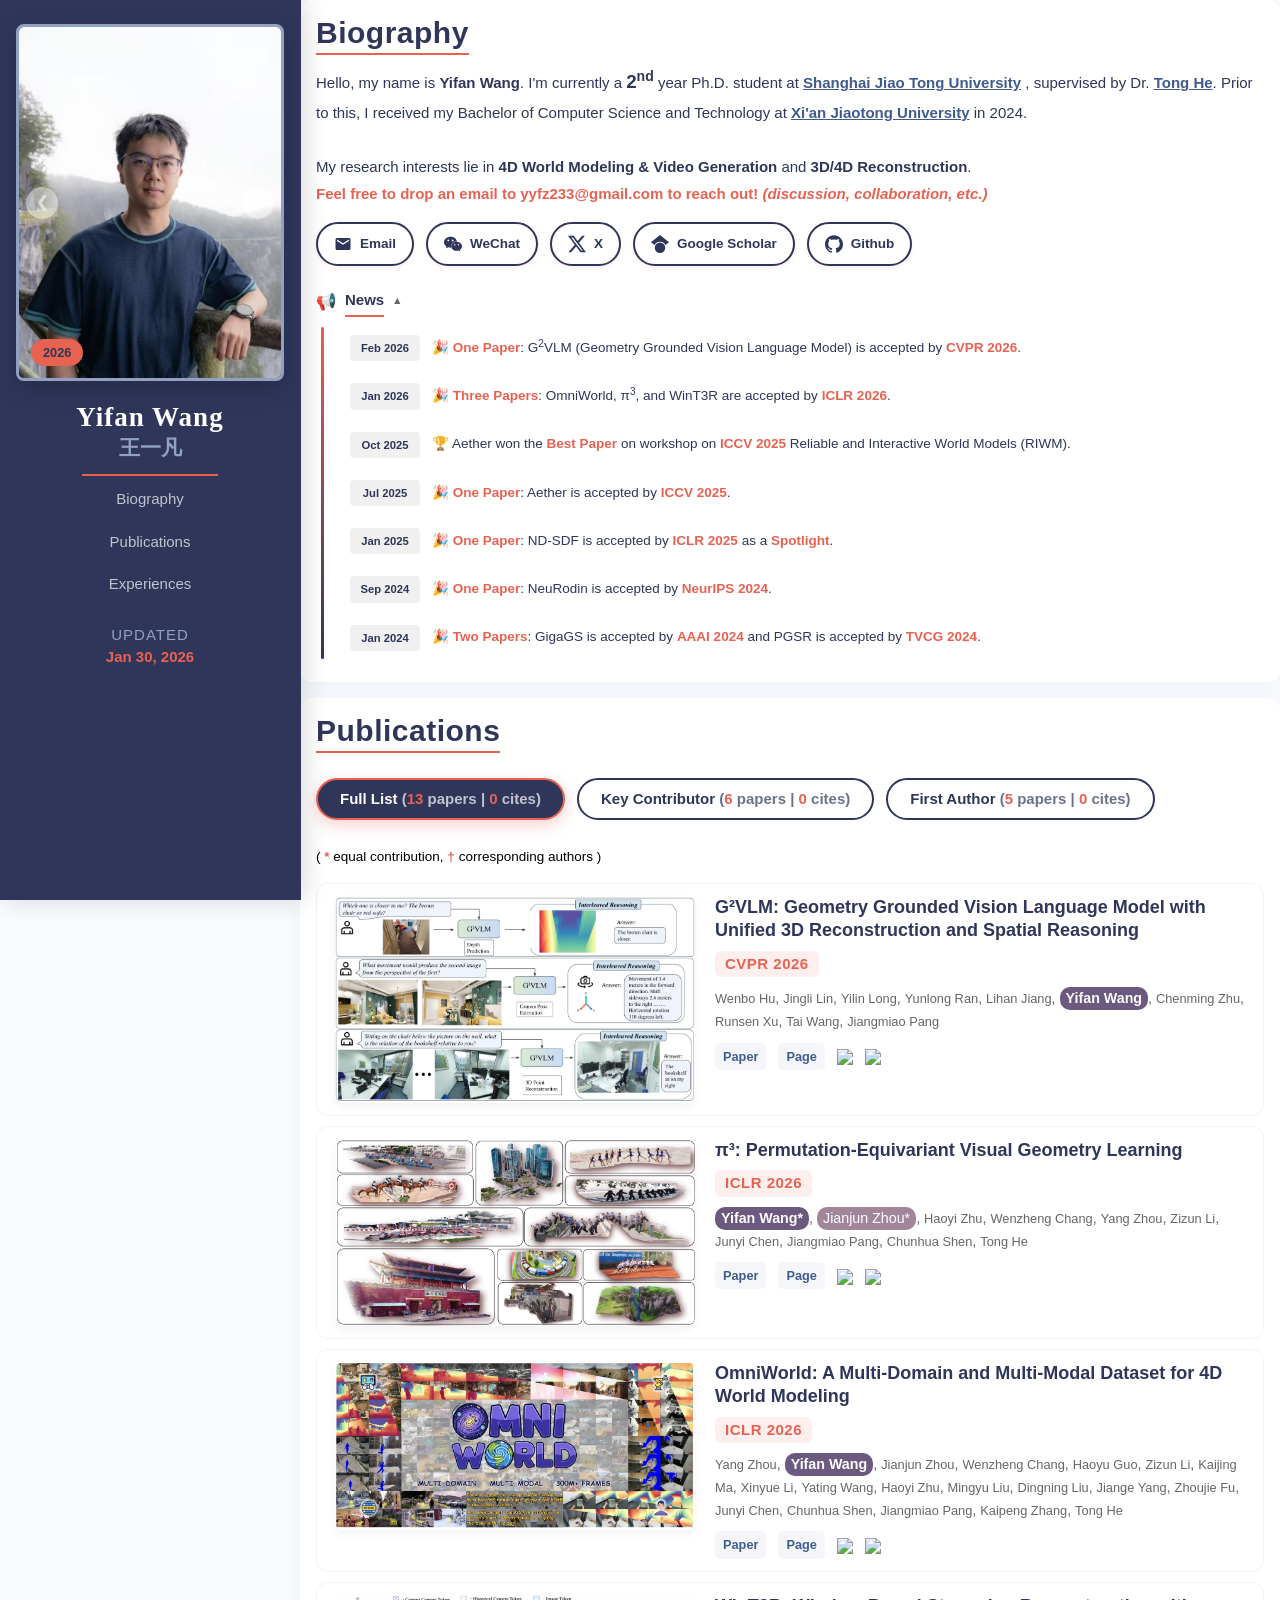
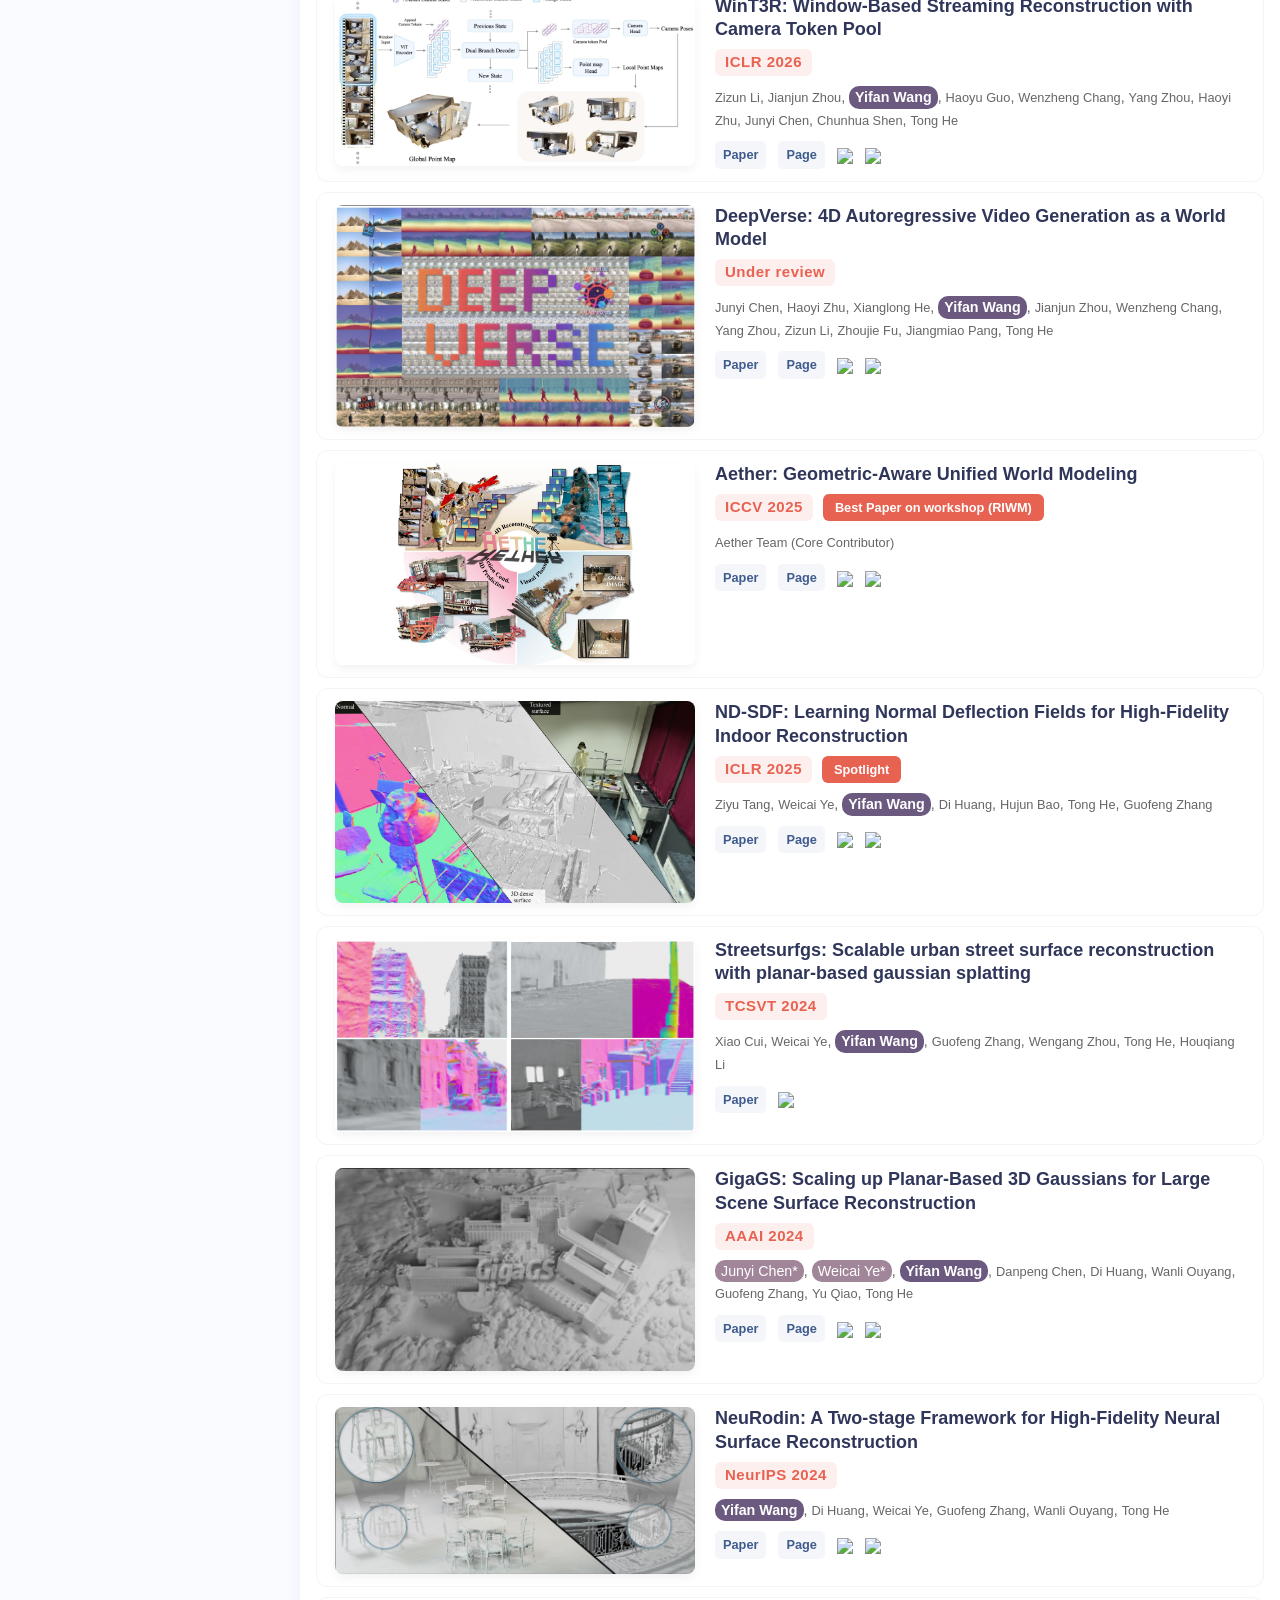
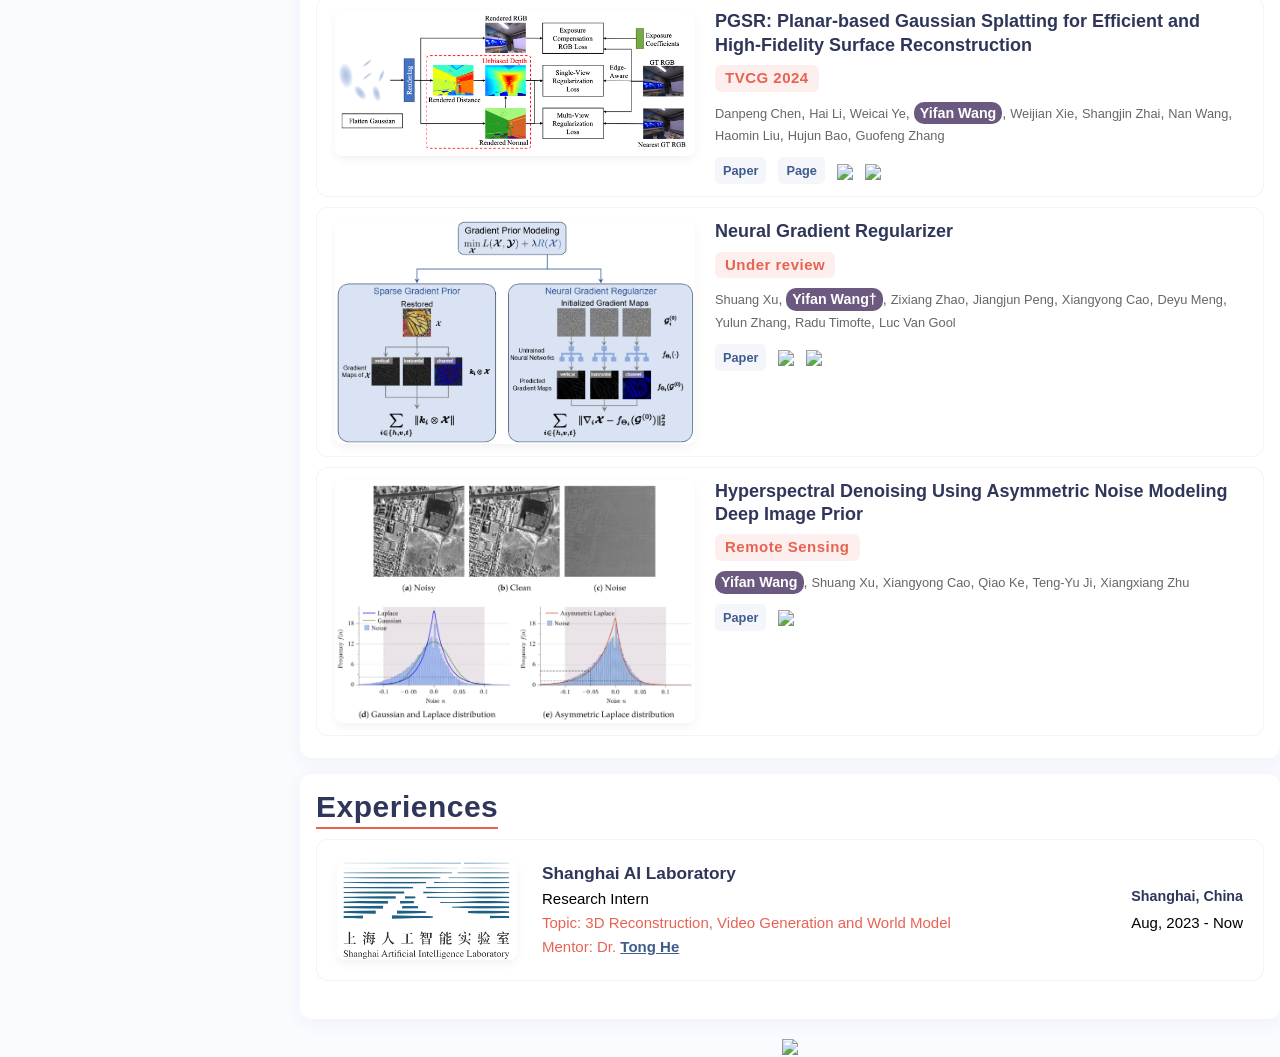
==== commit 3ae410db: "Update map visitor" ====
--- a/index.html
+++ b/index.html
@@ -1778,8 +1778,9 @@
       }
     </script>
 
-    <script type='text/javascript' id='clustrmaps'
-      src='//cdn.clustrmaps.com/map_v2.js?cl=080f37&w=300&t=tt&d=UjXhcvu-8_Cjo-HXyQHhyJzJuenCBLSD38-lms7aZHE&co=fafbff&cmn=e86252&cmo=92a1c2&ct=2f365b'></script>
+    <div style="text-align: center;">
+      <a href='https://mapmyvisitors.com/web/1c2vd'  title='Visit tracker'><img src='https://mapmyvisitors.com/map.png?cl=080808&w=a&t=n&d=K40qNRNNbGHw9O-kRNMhjuQsYmn_4zKpfq7cHdO_1c0&co=ffffff&ct=808080'/></a>
+    </div>
 
   </div>
   </div>
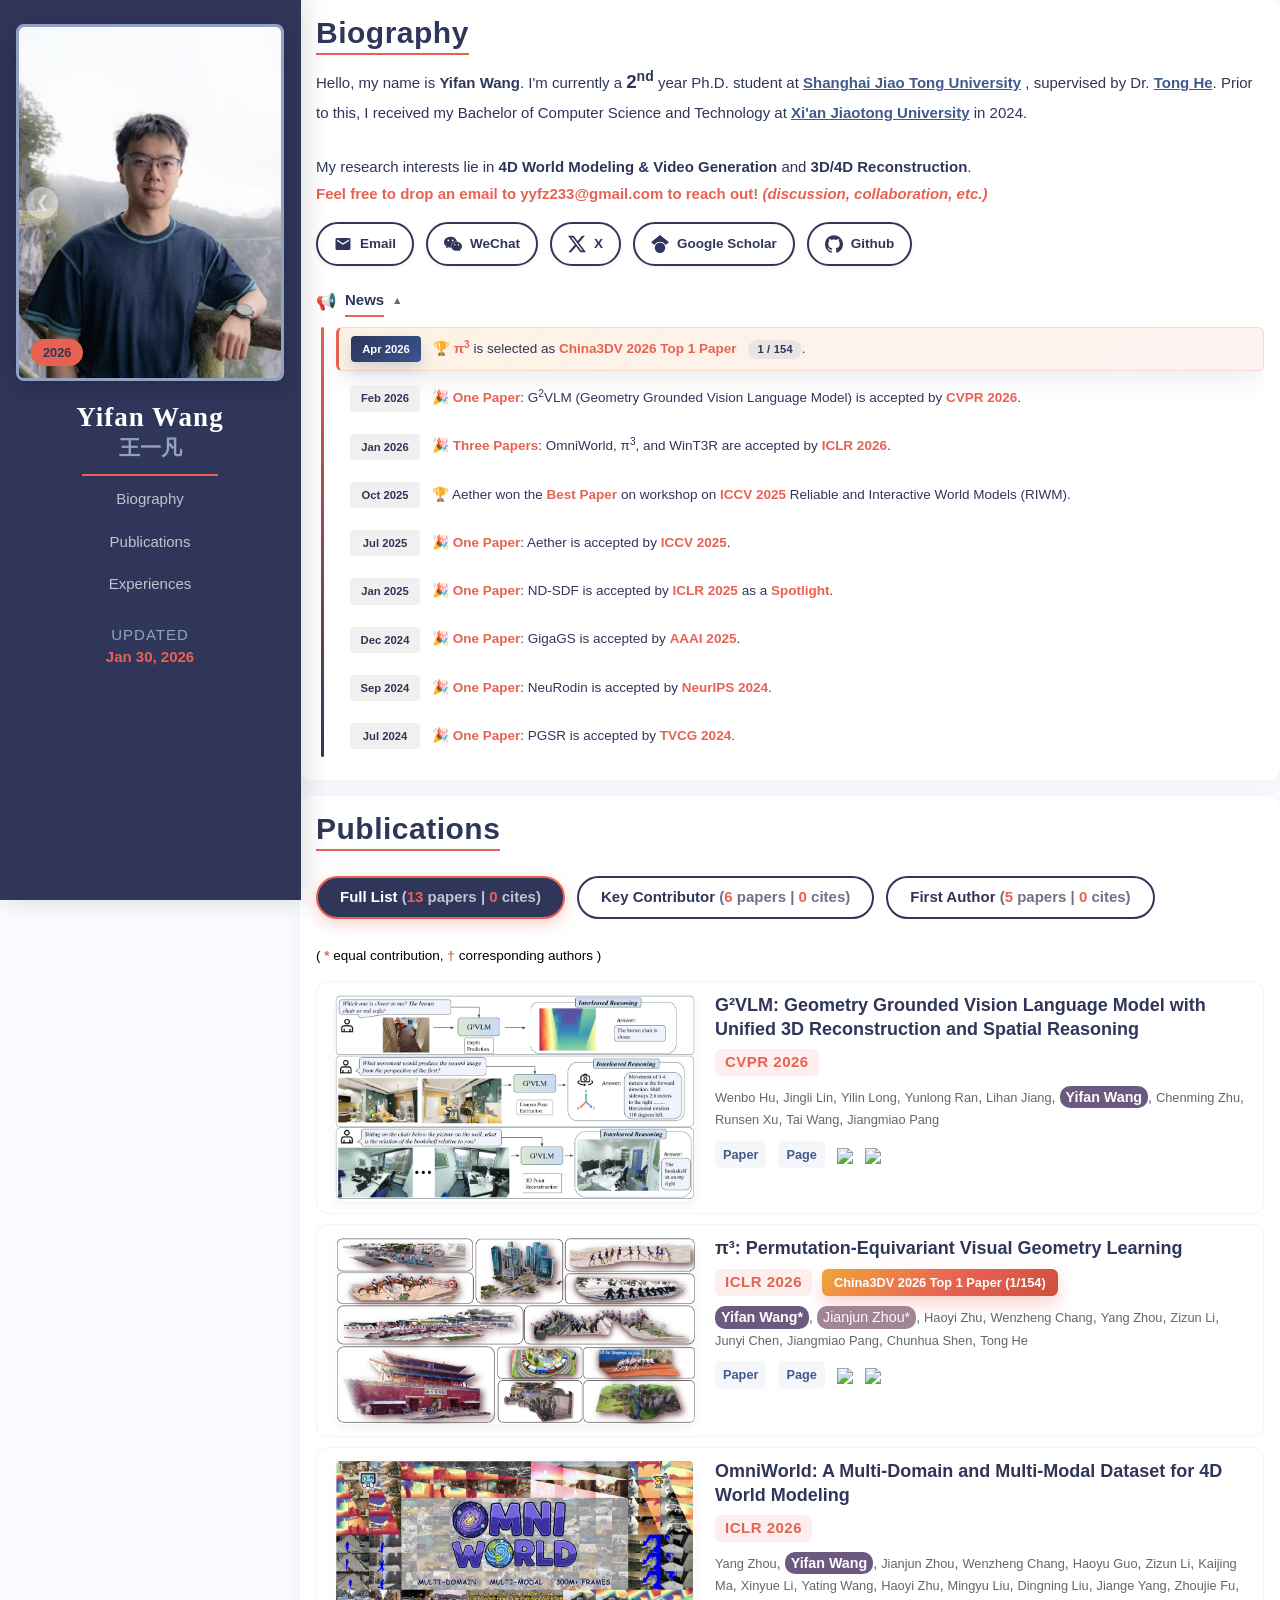
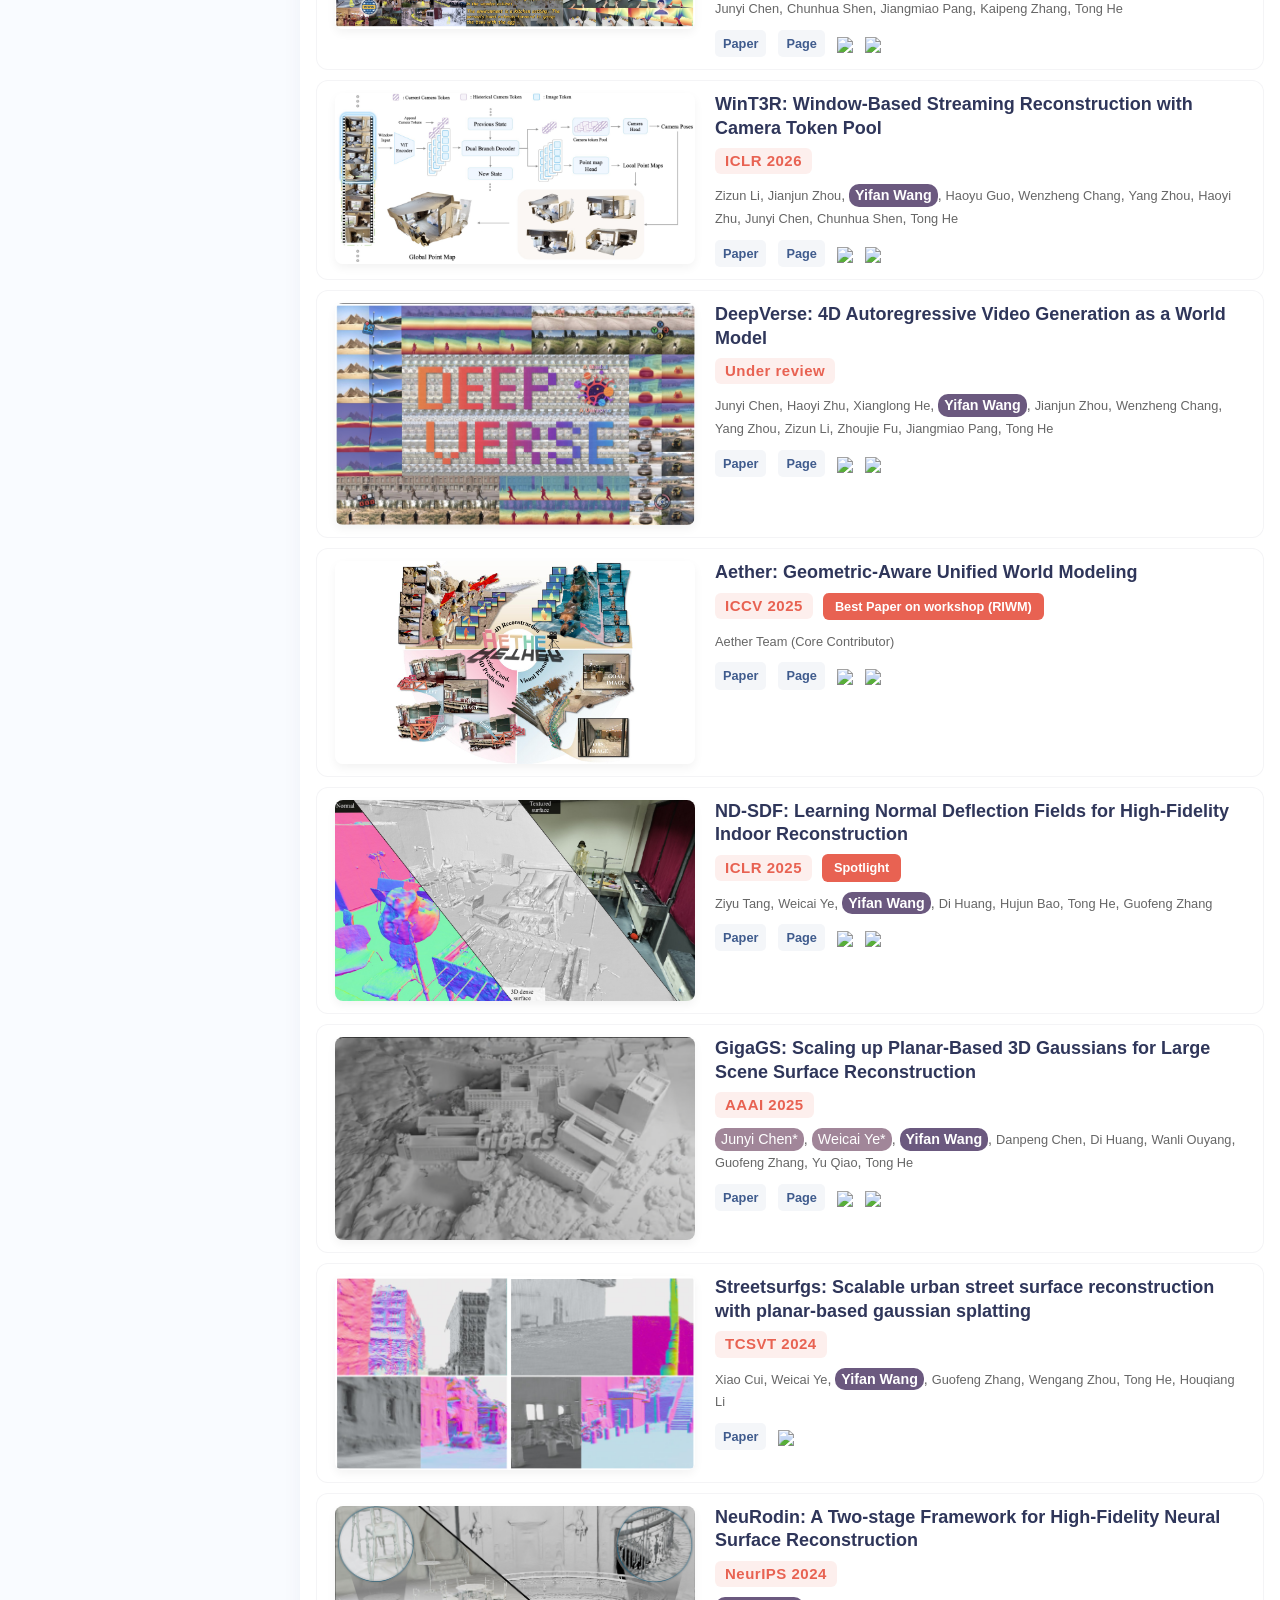
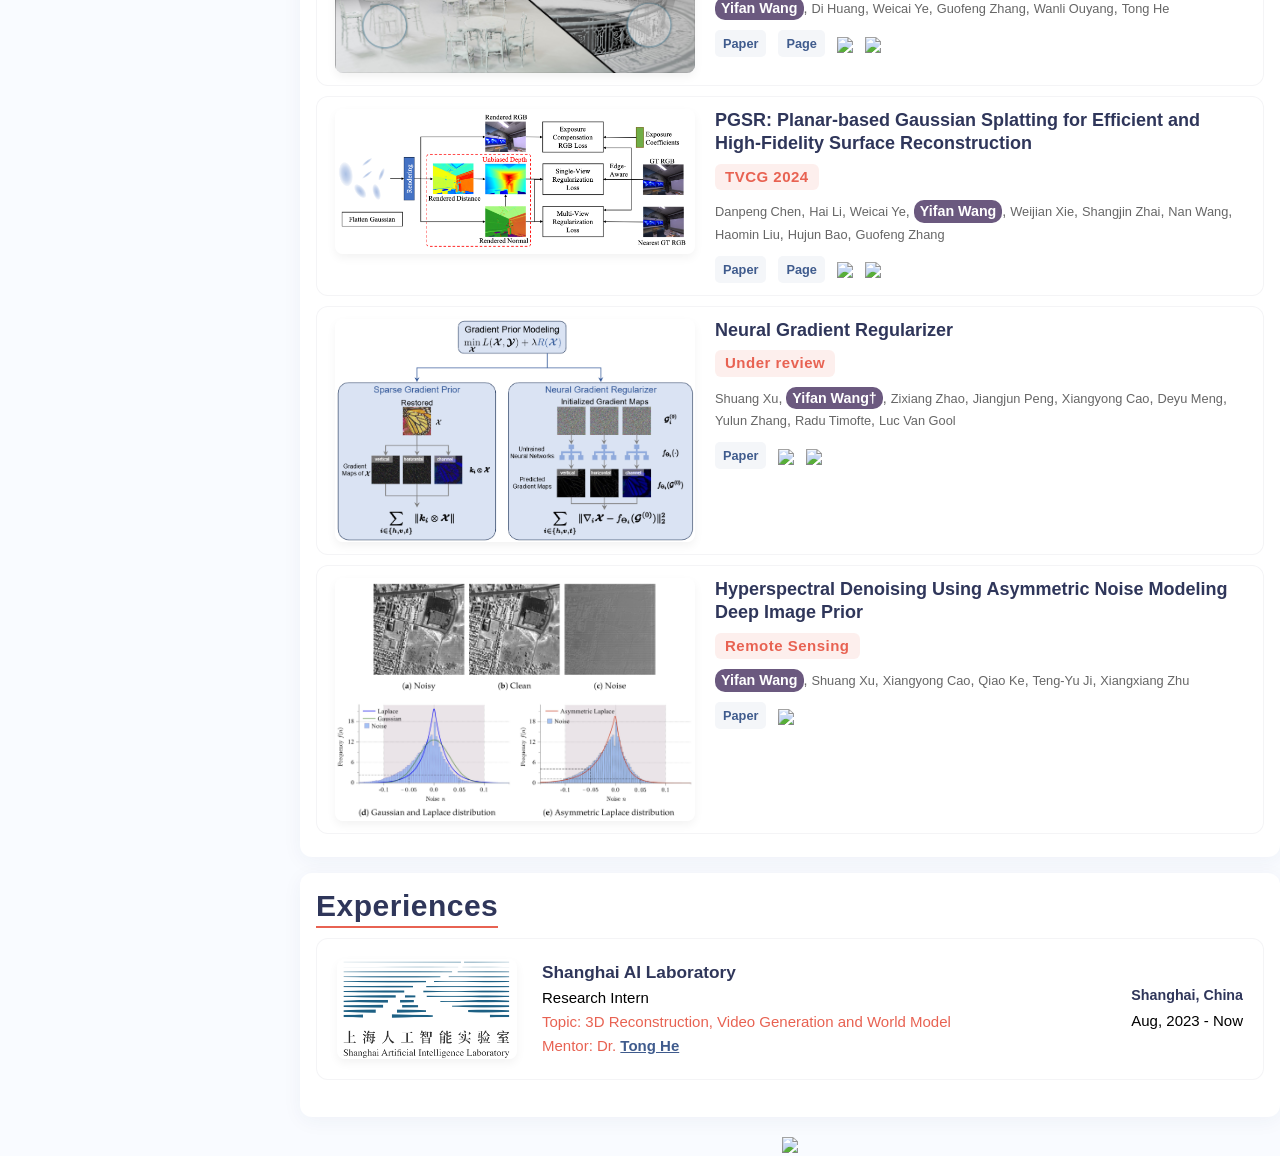
==== commit c980afab: "update china3dv top1 paper" ====
--- a/index.html
+++ b/index.html
@@ -2,6 +2,7 @@
 <html>
 
 <head>
+  <meta charset="UTF-8">
   <title>Yifan Wang</title>
   <meta name="viewport" content="width=device-width, initial-scale=1">
   <meta name="description" content="Yifan Wang - Ph.D. student at Shanghai Jiao Tong University.">
@@ -402,6 +403,64 @@
       display: inline-block;
     }
 
+    .pub-achievements-featured {
+      background: linear-gradient(135deg, #f0a53a 0%, var(--accent-orange) 55%, #cf4e3c 100%);
+      box-shadow: 0 8px 18px rgba(232, 98, 82, 0.28);
+    }
+
+    .pub-achievement-wrap {
+      position: relative;
+      display: inline-flex;
+      align-items: center;
+    }
+
+    .pub-achievement-trigger {
+      cursor: zoom-in;
+    }
+
+    .pub-achievement-preview {
+      position: absolute;
+      top: calc(100% + 12px);
+      right: 0;
+      width: min(360px, 80vw);
+      padding: 8px;
+      border-radius: 12px;
+      background: white;
+      border: 1px solid rgba(47, 54, 90, 0.12);
+      box-shadow: 0 18px 40px rgba(47, 54, 90, 0.2);
+      opacity: 0;
+      pointer-events: none;
+      transform: translateY(8px) scale(0.98);
+      transform-origin: top right;
+      transition: opacity 0.2s ease, transform 0.2s ease;
+      z-index: 30;
+    }
+
+    .pub-achievement-preview::before {
+      content: "";
+      position: absolute;
+      top: -8px;
+      right: 18px;
+      width: 14px;
+      height: 14px;
+      background: white;
+      border-top: 1px solid rgba(47, 54, 90, 0.12);
+      border-left: 1px solid rgba(47, 54, 90, 0.12);
+      transform: rotate(45deg);
+    }
+
+    .pub-achievement-wrap:hover .pub-achievement-preview,
+    .pub-achievement-wrap:focus-within .pub-achievement-preview {
+      opacity: 1;
+      transform: translateY(0) scale(1);
+    }
+
+    .pub-achievement-preview img {
+      display: block;
+      width: 100%;
+      border-radius: 8px;
+    }
+
     .pub-authors {
       margin-top: 4px;
       margin-bottom: 10px;
@@ -1307,6 +1366,37 @@
     .news-item:hover {
       background: rgba(146, 161, 194, 0.08);
       border-left-color: var(--accent-orange);
+    }
+
+    .news-item-featured {
+      background: linear-gradient(135deg, rgba(240, 165, 58, 0.14), rgba(232, 98, 82, 0.08));
+      border: 1px solid rgba(232, 98, 82, 0.18);
+      border-left: 3px solid var(--accent-orange);
+      box-shadow: 0 10px 24px rgba(47, 54, 90, 0.08);
+    }
+
+    .news-item-featured:hover {
+      background: linear-gradient(135deg, rgba(240, 165, 58, 0.18), rgba(232, 98, 82, 0.1));
+      border-left-color: var(--deep-navy);
+    }
+
+    .news-item-featured .news-date {
+      background: linear-gradient(135deg, var(--deep-navy), #39548f);
+      color: white;
+      box-shadow: 0 8px 16px rgba(31, 64, 122, 0.18);
+    }
+
+    .news-feature-badge {
+      display: inline-block;
+      margin-left: 8px;
+      padding: 2px 9px;
+      border-radius: 999px;
+      background: rgba(31, 64, 122, 0.08);
+      color: var(--deep-navy);
+      font-size: 0.82em;
+      font-weight: 800;
+      letter-spacing: 0.02em;
+      vertical-align: middle;
     }
 
     .news-date {
@@ -1476,6 +1566,10 @@
           </div>
           <div id="news-content" class="news-content show">
             <div class="news-list">
+              <div class="news-item news-item-featured">
+                <span class="news-date">Apr 2026</span>
+                <span class="news-text">🏆 <b>π<sup>3</sup></b> is selected as <b>China3DV 2026 Top 1 Paper</b> <span class="news-feature-badge">1 / 154</span>.</span>
+              </div>
               <div class="news-item">
                 <span class="news-date">Feb 2026</span>
                 <span class="news-text">🎉 <b>One Paper</b>: G<sup>2</sup>VLM (Geometry Grounded Vision Language Model) is accepted by <b>CVPR 2026</b>.</span>
@@ -1497,12 +1591,16 @@
                 <span class="news-text">🎉 <b>One Paper</b>: ND-SDF is accepted by <b>ICLR 2025</b> as a <b>Spotlight</b>.</span>
               </div>
               <div class="news-item">
+                <span class="news-date">Dec 2024</span>
+                <span class="news-text">🎉 <b>One Paper</b>: GigaGS is accepted by <b>AAAI 2025</b>.</span>
+              </div>
+              <div class="news-item">
                 <span class="news-date">Sep 2024</span>
                 <span class="news-text">🎉 <b>One Paper</b>: NeuRodin is accepted by <b>NeurIPS 2024</b>.</span>
               </div>
               <div class="news-item">
-                <span class="news-date">Jan 2024</span>
-                <span class="news-text">🎉 <b>Two Papers</b>: GigaGS is accepted by <b>AAAI 2024</b> and PGSR is accepted by <b>TVCG 2024</b>.</span>
+                <span class="news-date">Jul 2024</span>
+                <span class="news-text">🎉 <b>One Paper</b>: PGSR is accepted by <b>TVCG 2024</b>.</span>
               </div>
             </div>
           </div>
@@ -1652,6 +1750,18 @@
               return `<span class="author-default">${trimmed}</span>`;
             }
           }).join(', ');
+
+          let achievementsHtml = '';
+          if (pub.achievements) {
+            const achievementClasses = ['pub-achievements'];
+            if (pub.achievementFeatured) achievementClasses.push('pub-achievements-featured');
+
+            const badgeHtml = `<span class="${achievementClasses.join(' ')}${pub.achievementImage ? ' pub-achievement-trigger' : ''}"${pub.achievementImage ? ' tabindex="0"' : ''}>${pub.achievements}</span>`;
+
+            achievementsHtml = pub.achievementImage
+              ? `<span class="pub-achievement-wrap">${badgeHtml}<span class="pub-achievement-preview" role="tooltip"><img src="${pub.achievementImage}" alt="${pub.achievementAlt || pub.achievements}" loading="lazy"></span></span>`
+              : badgeHtml;
+          }
 
           let linksHtml = '';
           if (pub.links) {
@@ -1688,7 +1798,7 @@
       <span class="pub-title">${pub.title}</span>
       <div class="pub-venue-row">
         <span class="${venueClass}">${pub.venue}</span>
-        ${pub.achievements ? `<span class="pub-achievements"> ${pub.achievements}</span>` : ''}
+        ${achievementsHtml}
       </div>
       <div class="pub-authors">${styledAuthors}</div>
       <div class="pub-links">${linksHtml}</div>
@@ -1877,4 +1987,4 @@
 
 </body>
 
-</html>+</html>
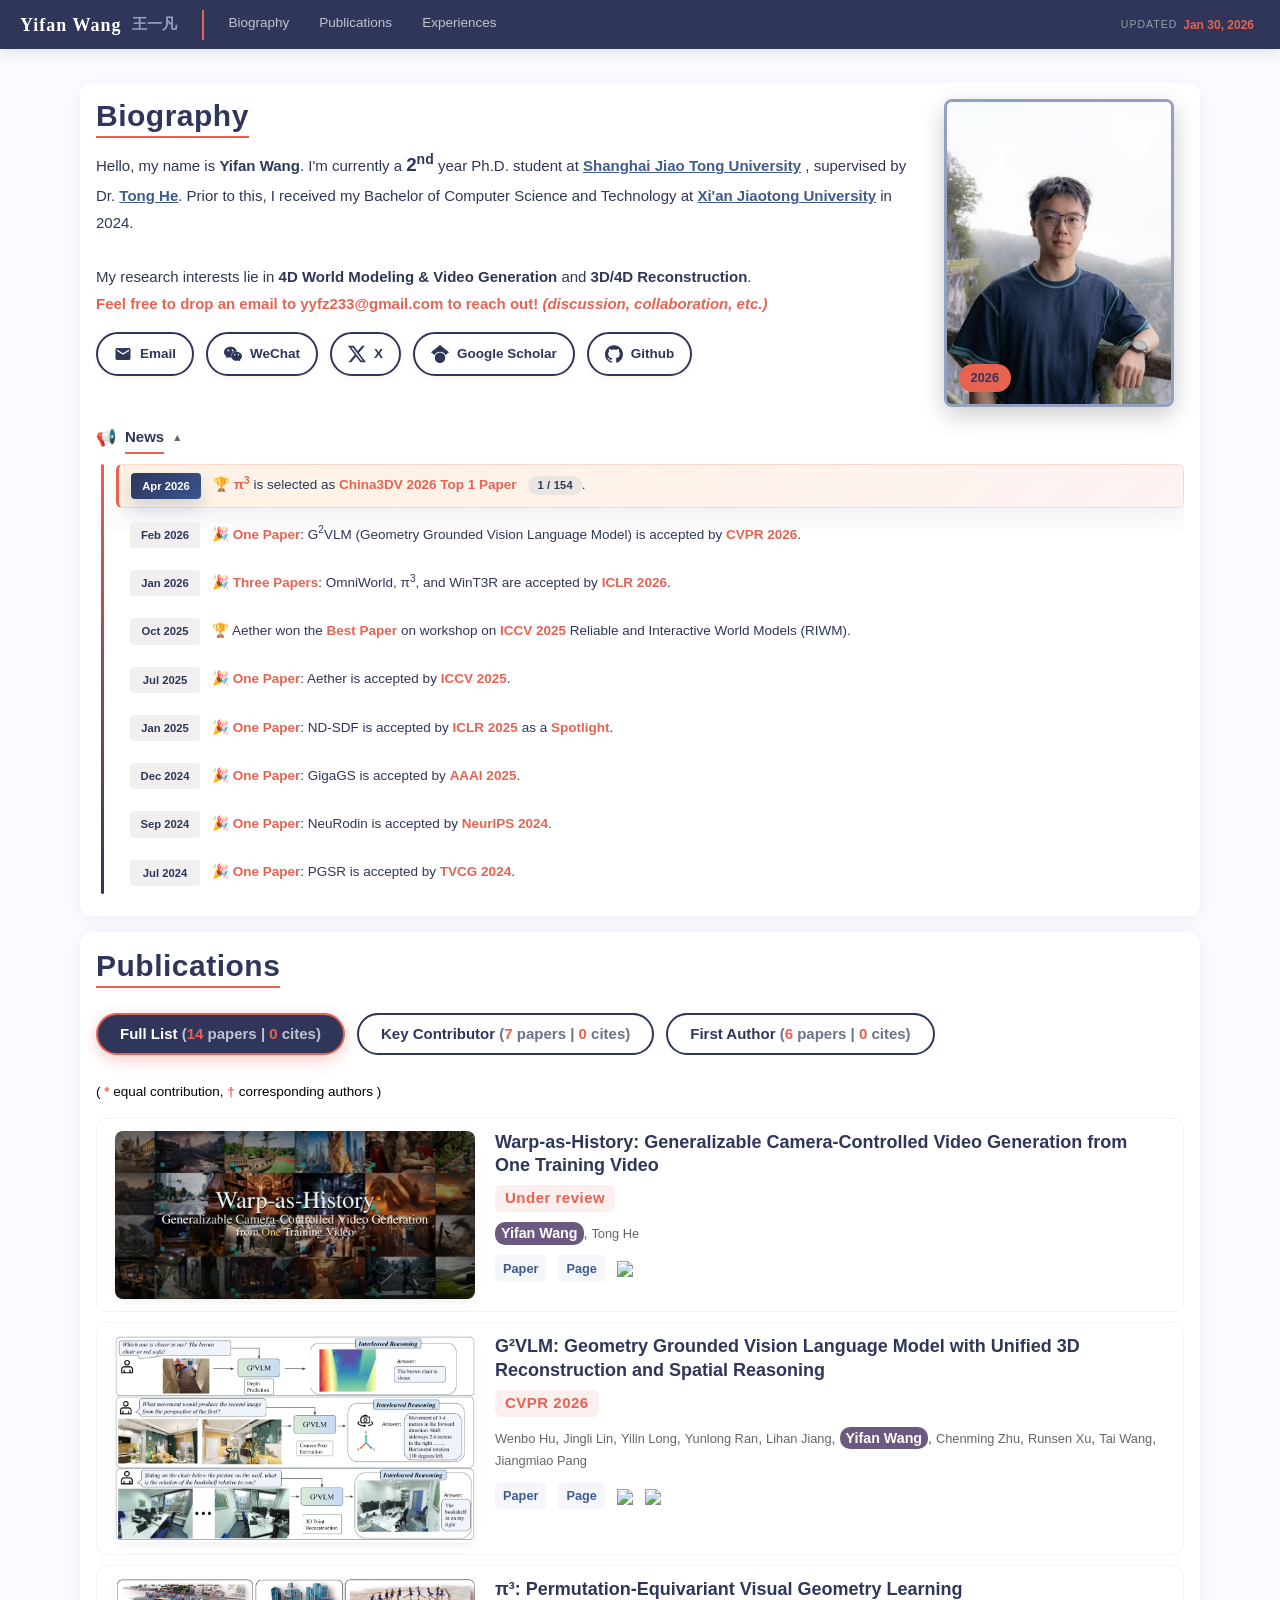
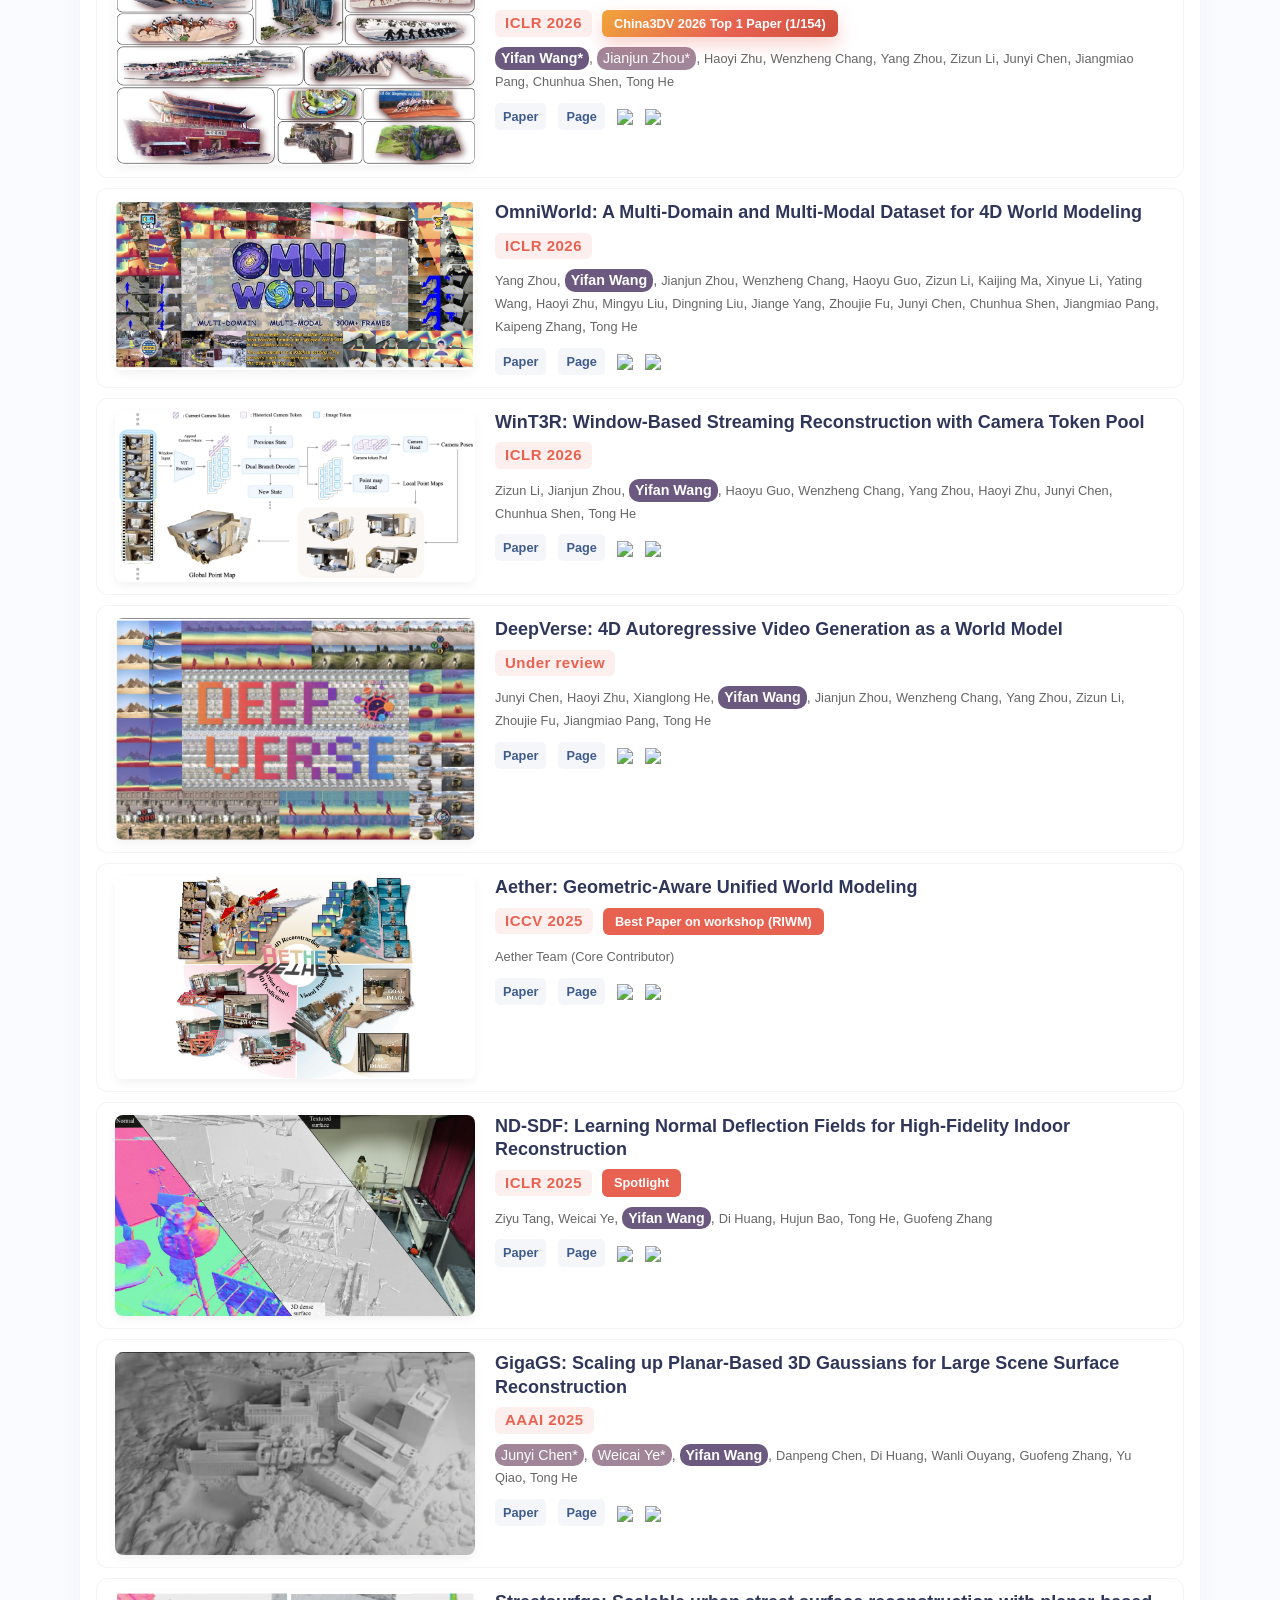
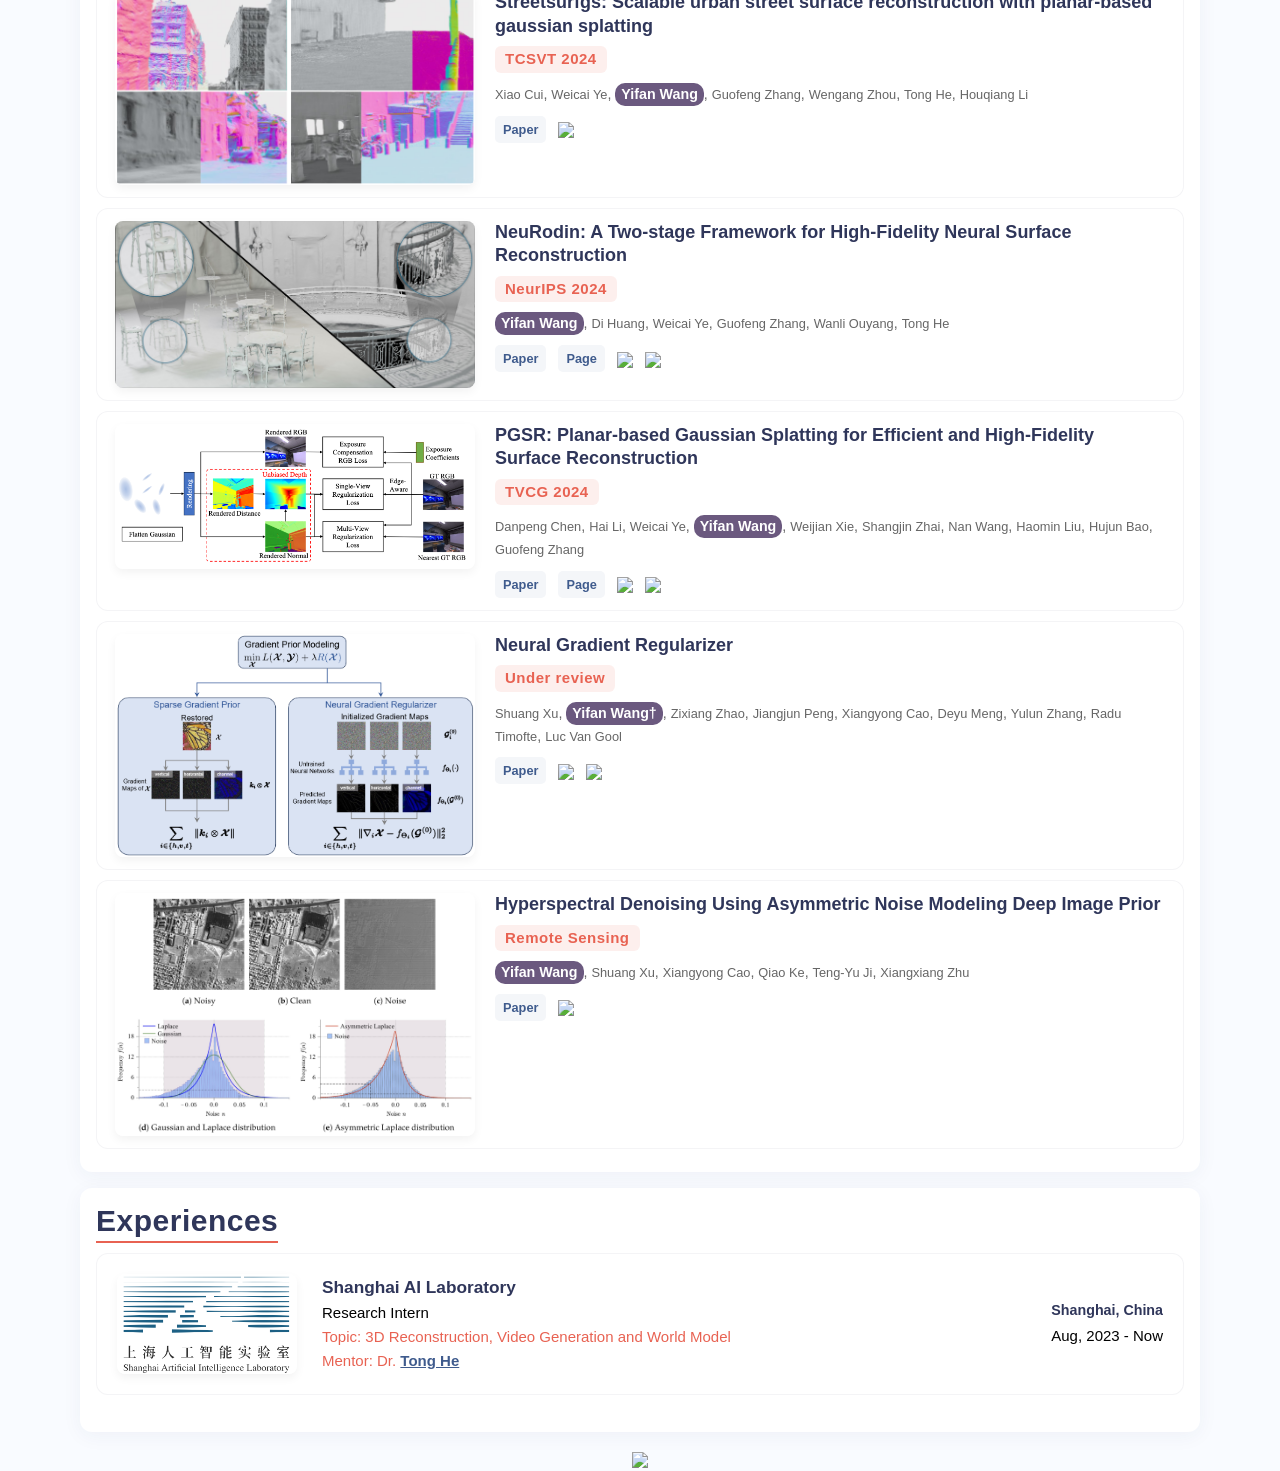
==== commit 2d89d552: "Use top navigation layout" ====
--- a/index.html
+++ b/index.html
@@ -328,6 +328,9 @@
       gap: 20px;
       padding: 12px 18px;
       border-radius: 12px;
+      position: relative;
+      overflow: visible;
+      z-index: 0;
       background: var(--bg-light);
       transition: all 0.3s ease;
       border: 1px solid rgba(47, 54, 90, 0.05);
@@ -335,11 +338,13 @@
       background-color: var(--bg-card);
     }
 
-    .pub-card:hover {
+    .pub-card:hover,
+    .pub-card:focus-within {
       transform: translateX(8px) scale(1.01);
       background: var(--bg-card-hover);
       border-left: 3px solid var(--accent-orange);
       box-shadow: 0 12px 35px rgba(47, 54, 90, 0.15);
+      z-index: 40;
     }
 
     .pub-image {
@@ -1435,7 +1440,7 @@
   </style>
 </head>
 
-<body>
+<body class="use-top-nav force-top-nav">
 
   <!-- Sidebar/menu -->
   <nav class="w3-sidebar w3-collapse w3-animate-left w3-center" style="z-index:3;width:300px;" id="mySidebar">
@@ -1472,9 +1477,37 @@
 
   <!-- !PAGE CONTENT! -->
   <style>
-    /* Default spacing for large screens */
-    .w3-main {
-      margin-left: 300px;
+    /* Force the former sidebar into a horizontal top navigation. */
+    body.force-top-nav .w3-main {
+      max-width: 1120px !important;
+      width: calc(100% - 48px) !important;
+      margin: 24px auto 0 !important;
+      padding-left: 0 !important;
+      padding-right: 0 !important;
+      box-sizing: border-box !important;
+    }
+
+    @media (max-width: 767px) {
+      body.force-top-nav nav.w3-sidebar {
+        flex-wrap: wrap !important;
+        gap: 8px 12px !important;
+        padding: 8px 12px !important;
+      }
+
+      body.force-top-nav nav.w3-sidebar .w3-container.w3-padding-16 {
+        display: none !important;
+      }
+
+      body.force-top-nav nav.w3-sidebar .w3-bar-block,
+      body.force-top-nav nav.w3-sidebar .w3-bar-block b {
+        flex-wrap: wrap !important;
+        justify-content: center !important;
+      }
+
+      body.force-top-nav .w3-main {
+        width: calc(100% - 24px) !important;
+        margin-top: 14px !important;
+      }
     }
   </style>
   <div class="w3-main">
@@ -1482,7 +1515,7 @@
 
     <div class="w3-container w3-card w3-white w3-margin-bottom" id="biography">
       <div class="avatar-carousel bio-carousel w3-right w3-margin w3-hide-large">
-        <div class="carousel-slide">
+        <div class="carousel-slide active">
           <img src="data/others/yifan.jpg" class="bio-avatar">
           <span class="year-tag">2026</span>
         </div>
@@ -1653,8 +1686,8 @@
 
     <script>
       // Avatar Carousel - syncs all carousels on page
-      // Initialize to last slide (newest photo - 2026)
-      let currentAvatarIndex = 2;
+      // Initialize to the newest photo.
+      let currentAvatarIndex = 0;
 
       function updateNavButtons() {
         const carousels = document.querySelectorAll('.avatar-carousel');
@@ -1914,6 +1947,11 @@
       const viewportHeight = window.innerHeight;
       const viewportWidth = window.innerWidth;
 
+      if (document.body.classList.contains('force-top-nav')) {
+        document.body.classList.add('use-top-nav');
+        return;
+      }
+
       // Skip on very small screens (nav is hidden anyway)
       if (viewportWidth < 768) {
         document.body.classList.remove('use-top-nav');
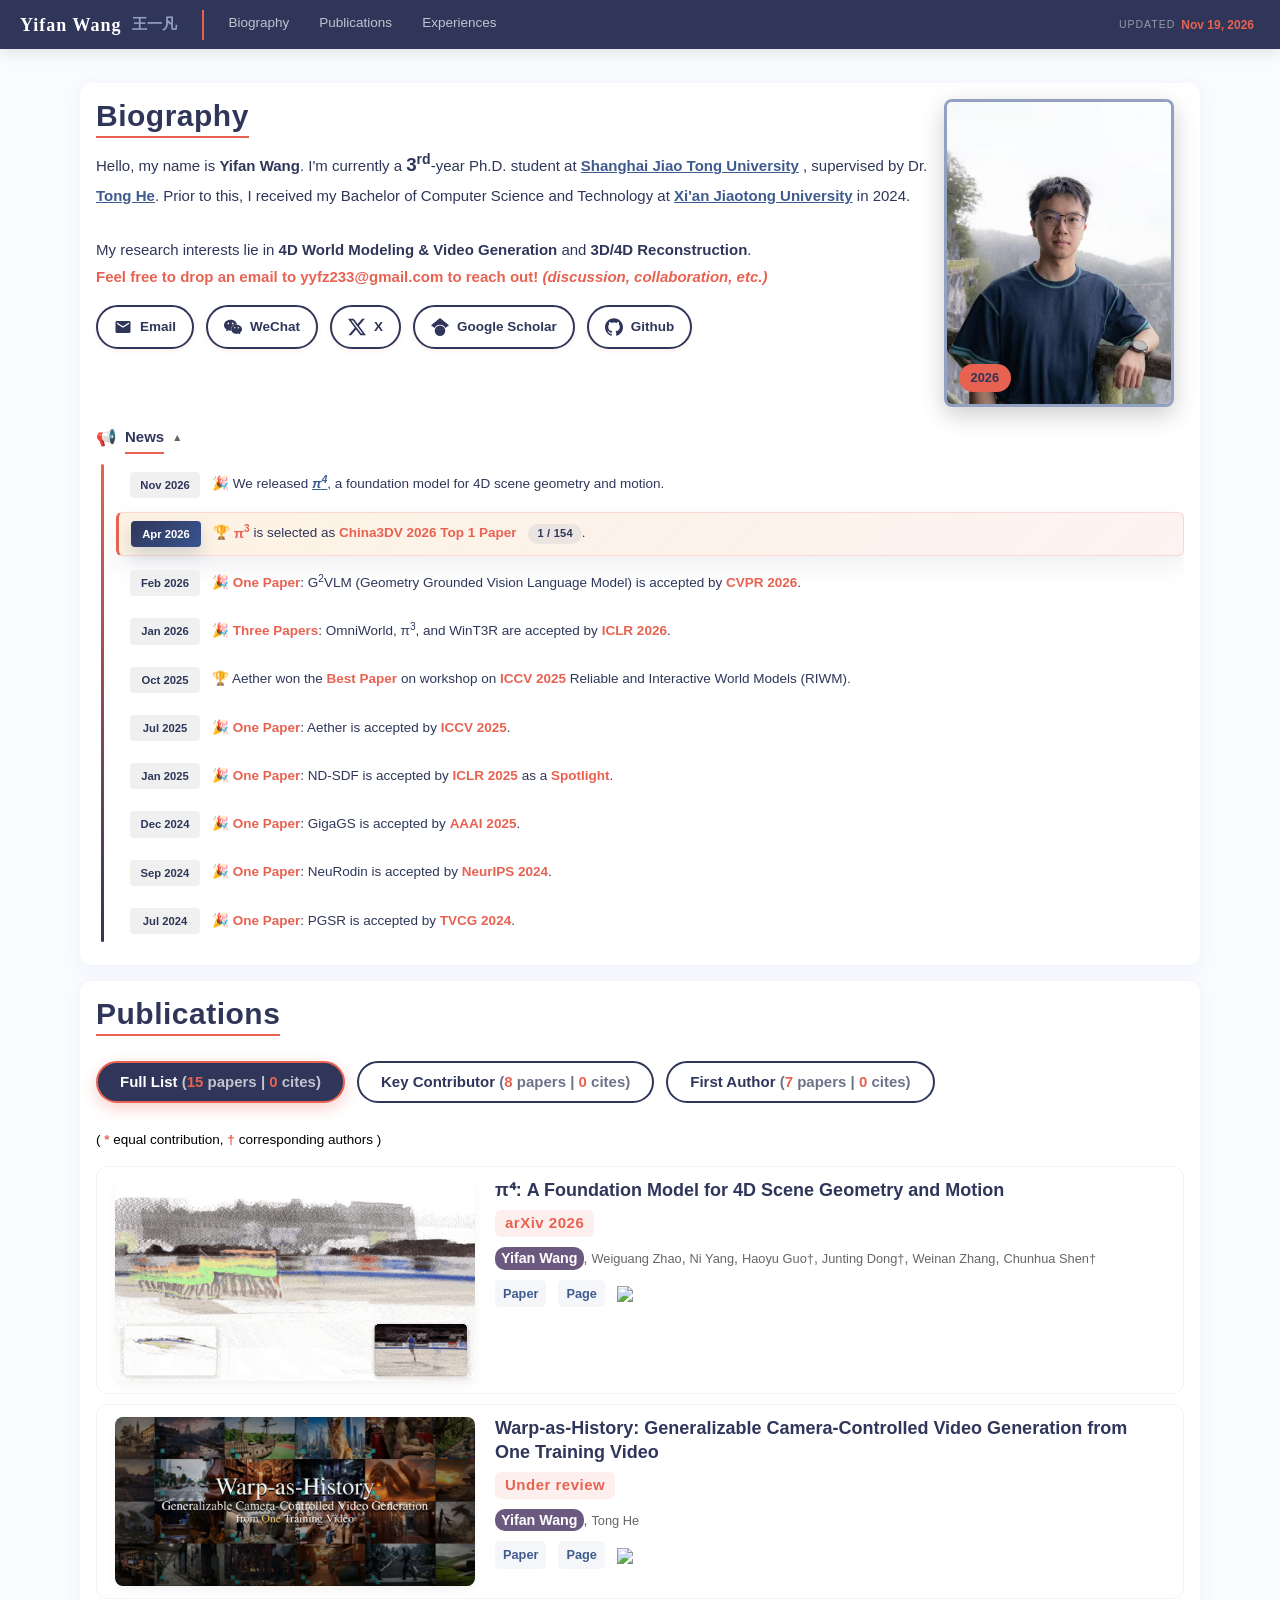
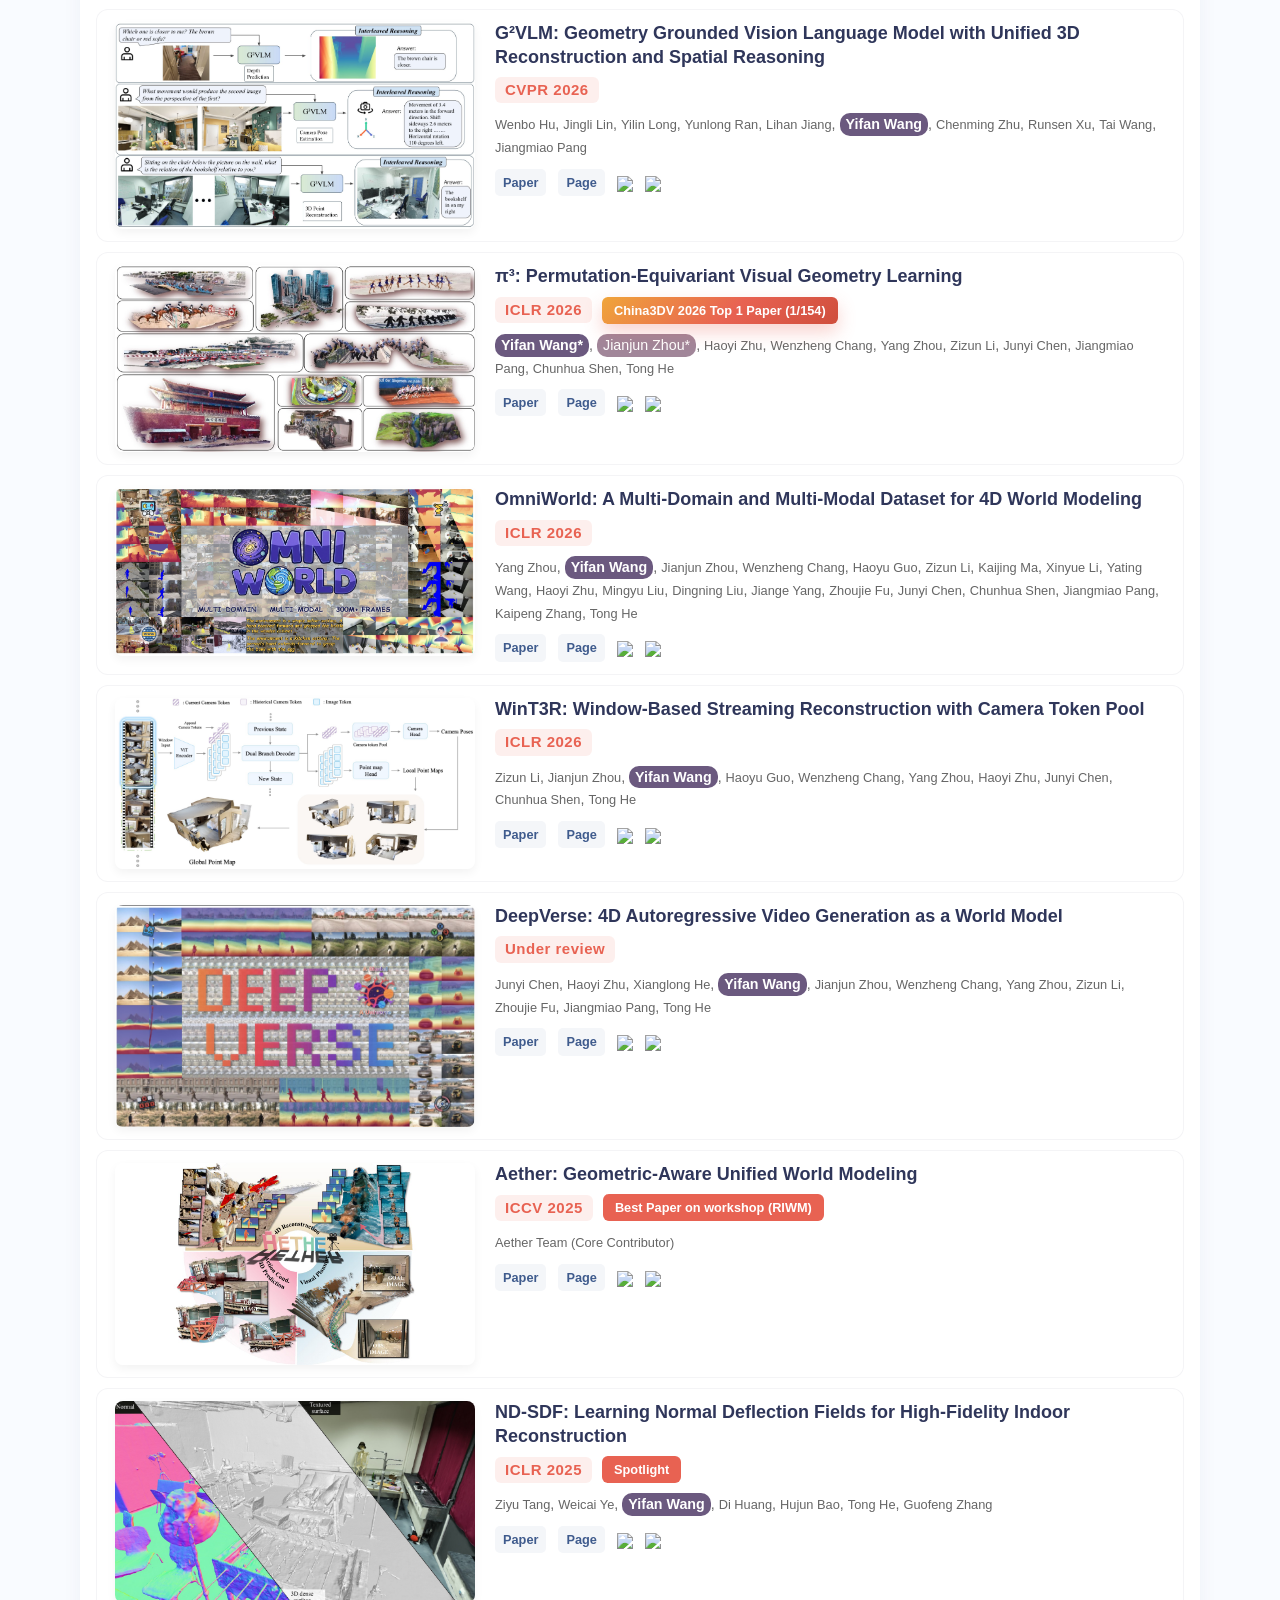
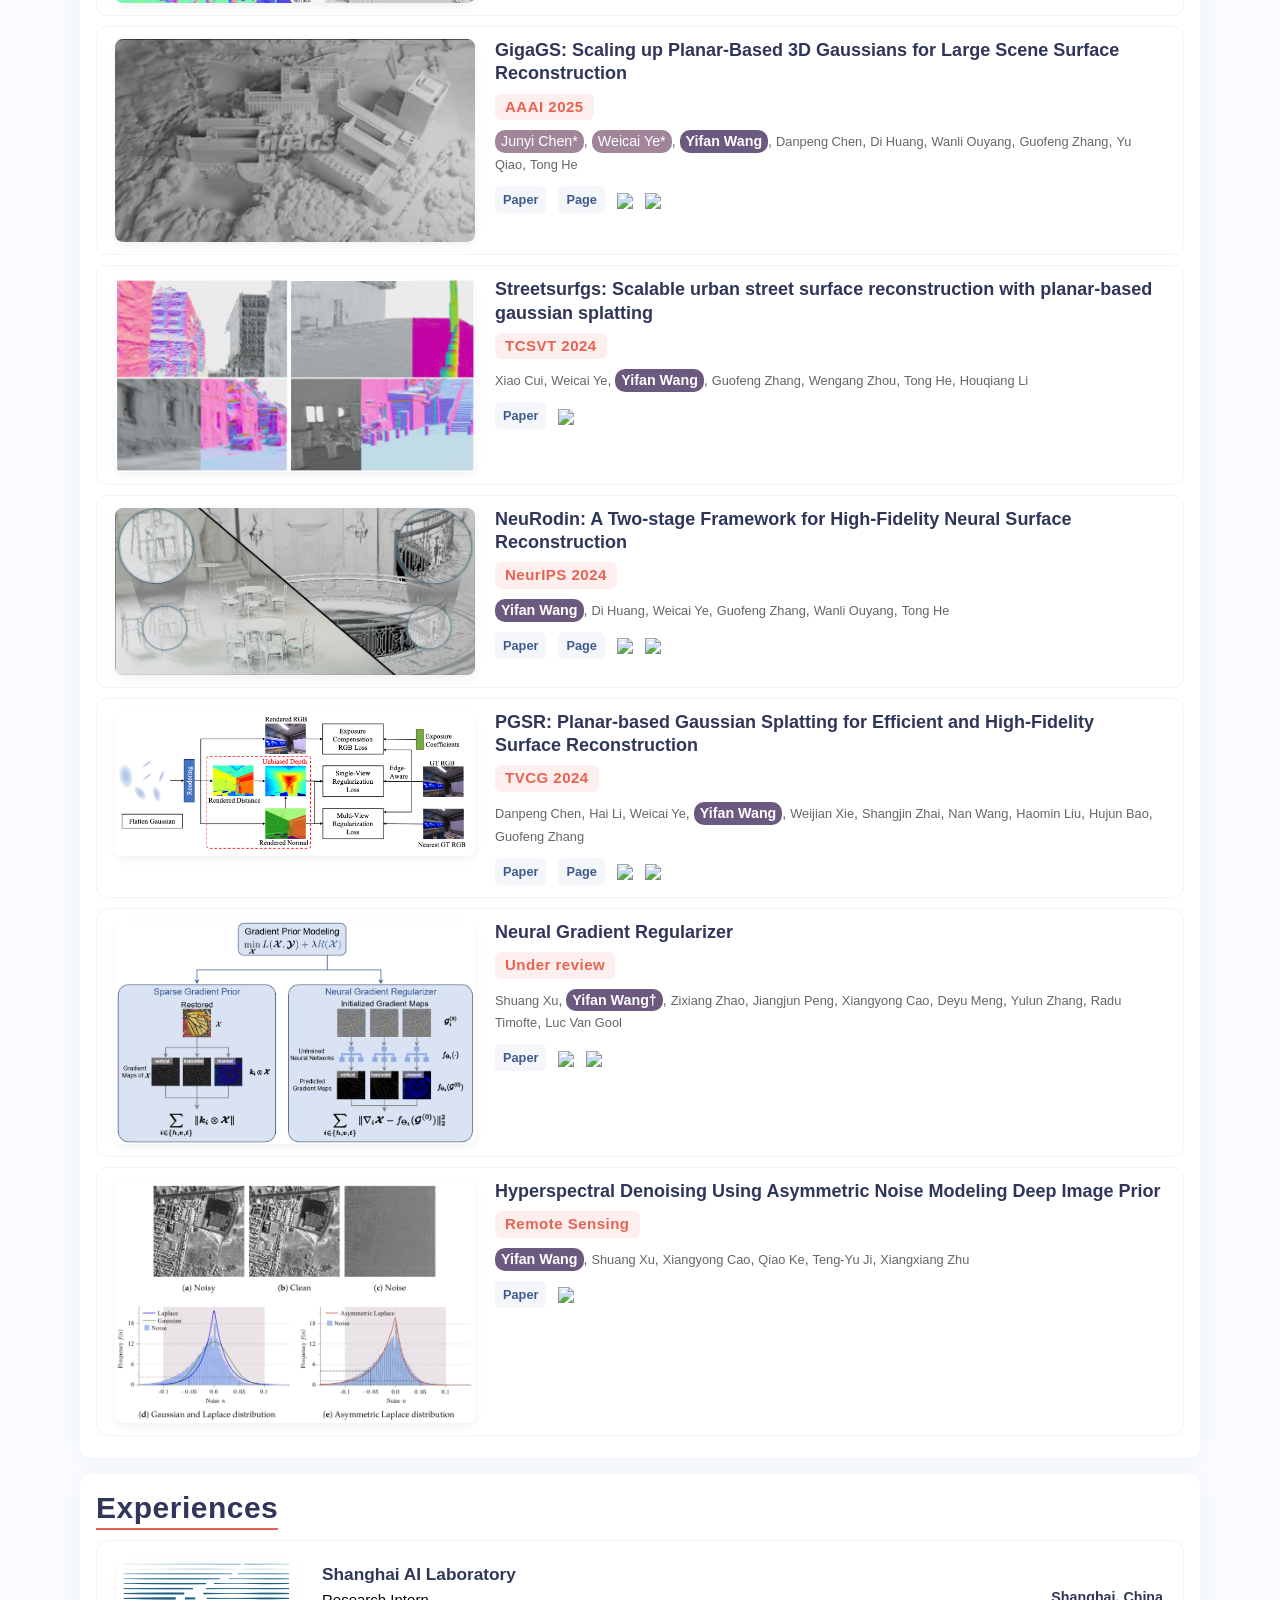
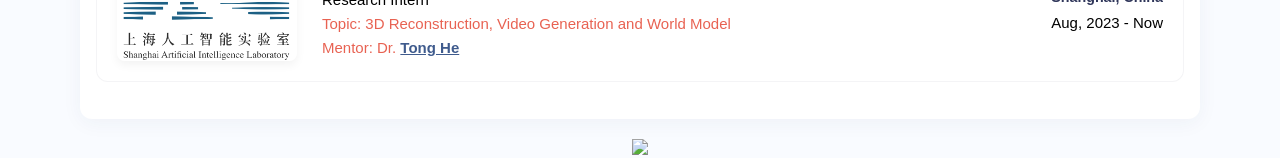
==== commit 57a49768: "update" ====
--- a/index.html
+++ b/index.html
@@ -1469,7 +1469,7 @@
         Updated
       </div>
       <div style="color: var(--accent-orange); font-weight: 700;">
-        Jan 30, 2026
+        Nov 19, 2026
       </div>
     </div>
   </nav>
@@ -1524,7 +1524,7 @@
       </div>
       <h2><b>Biography</b></h2>
       <div style="line-height: 1.8; color: var(--deep-navy);">
-        Hello, my name is <b>Yifan Wang</b>. I'm currently a <span style="font-size: 1.25em"><b>2<sup>nd</sup></b></span> year Ph.D. student at <a style="color: var(--link-blue)" href="https://en.sjtu.edu.cn/"><b>Shanghai Jiao Tong University</b></a> , supervised by Dr.  <a style="color: var(--link-blue)" href="https://tonghe90.github.io/"><b>Tong He</b></a>. Prior to this, I received my Bachelor of Computer Science and Technology  at <a style="color: var(--link-blue)" href="http://en.xjtu.edu.cn/"><b>Xi'an Jiaotong University</b></a>  in 2024.
+        Hello, my name is <b>Yifan Wang</b>. I'm currently a <span style="font-size: 1.25em"><b>3<sup>rd</sup></b></span>-year Ph.D. student at <a style="color: var(--link-blue)" href="https://en.sjtu.edu.cn/"><b>Shanghai Jiao Tong University</b></a> , supervised by Dr.  <a style="color: var(--link-blue)" href="https://tonghe90.github.io/"><b>Tong He</b></a>. Prior to this, I received my Bachelor of Computer Science and Technology  at <a style="color: var(--link-blue)" href="http://en.xjtu.edu.cn/"><b>Xi'an Jiaotong University</b></a>  in 2024.
         <br>
         <br>My research interests lie in
         <b>4D World Modeling & Video Generation</b> and
@@ -1599,6 +1599,10 @@
           </div>
           <div id="news-content" class="news-content show">
             <div class="news-list">
+              <div class="news-item">
+                <span class="news-date">Nov 2026</span>
+                <span class="news-text">🎉 We released <a href="./pi4/">π<sup>4</sup></a>, a foundation model for 4D scene geometry and motion.</span>
+              </div>
               <div class="news-item news-item-featured">
                 <span class="news-date">Apr 2026</span>
                 <span class="news-text">🏆 <b>π<sup>3</sup></b> is selected as <b>China3DV 2026 Top 1 Paper</b> <span class="news-feature-badge">1 / 154</span>.</span>
